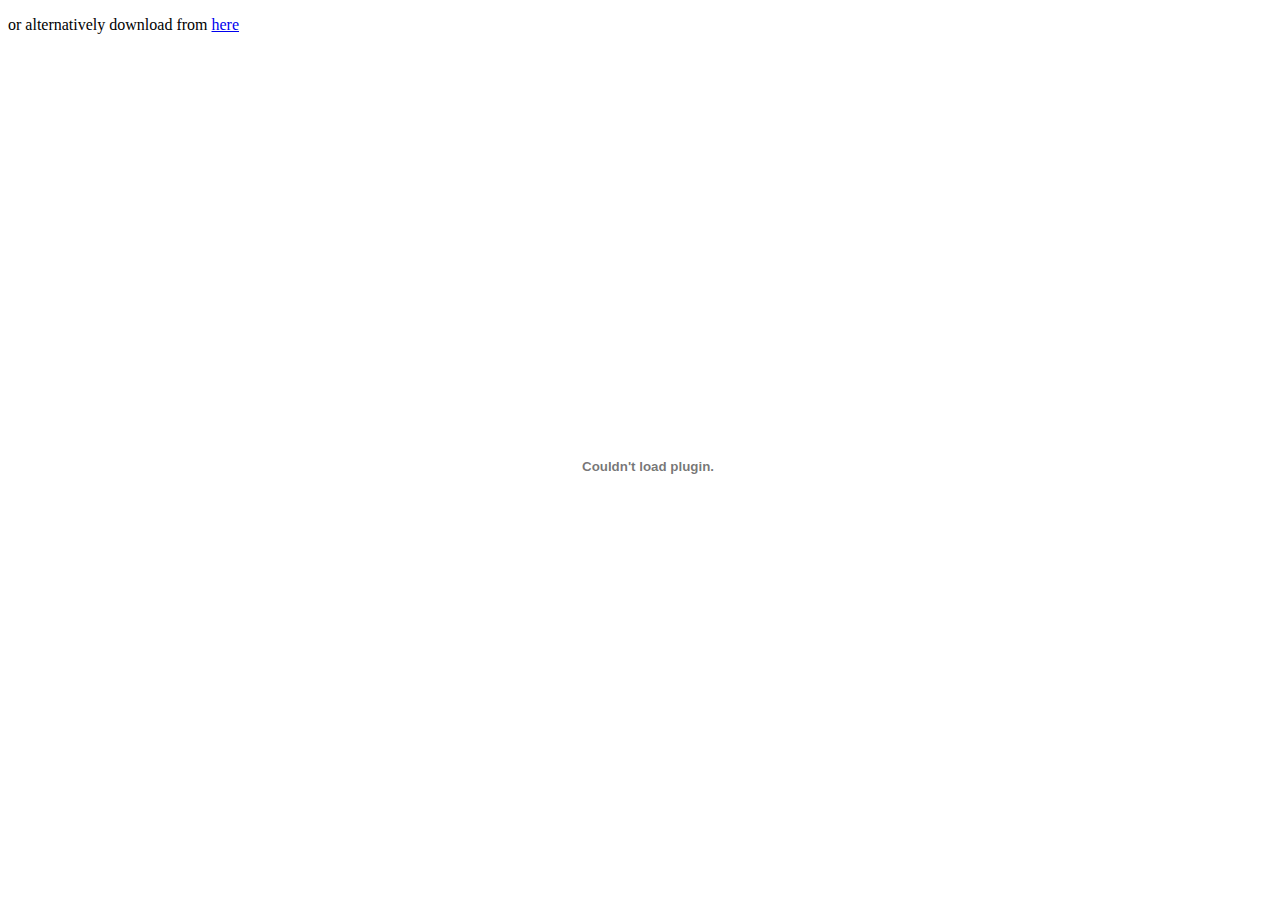
==== index.html @ 40190ccc "cv uploaded" ====
<!DOCTYPE html>
<html>
<head>
	<style>
		
	</style>
</head>
<body>
	<embed src="cv.pdf" width="100%" height="100%" style="position:absolute;" type='application/pdf'>
	<P>or alternatively download from <a href="cv.pdf">here</a></p>
</body>
</html>
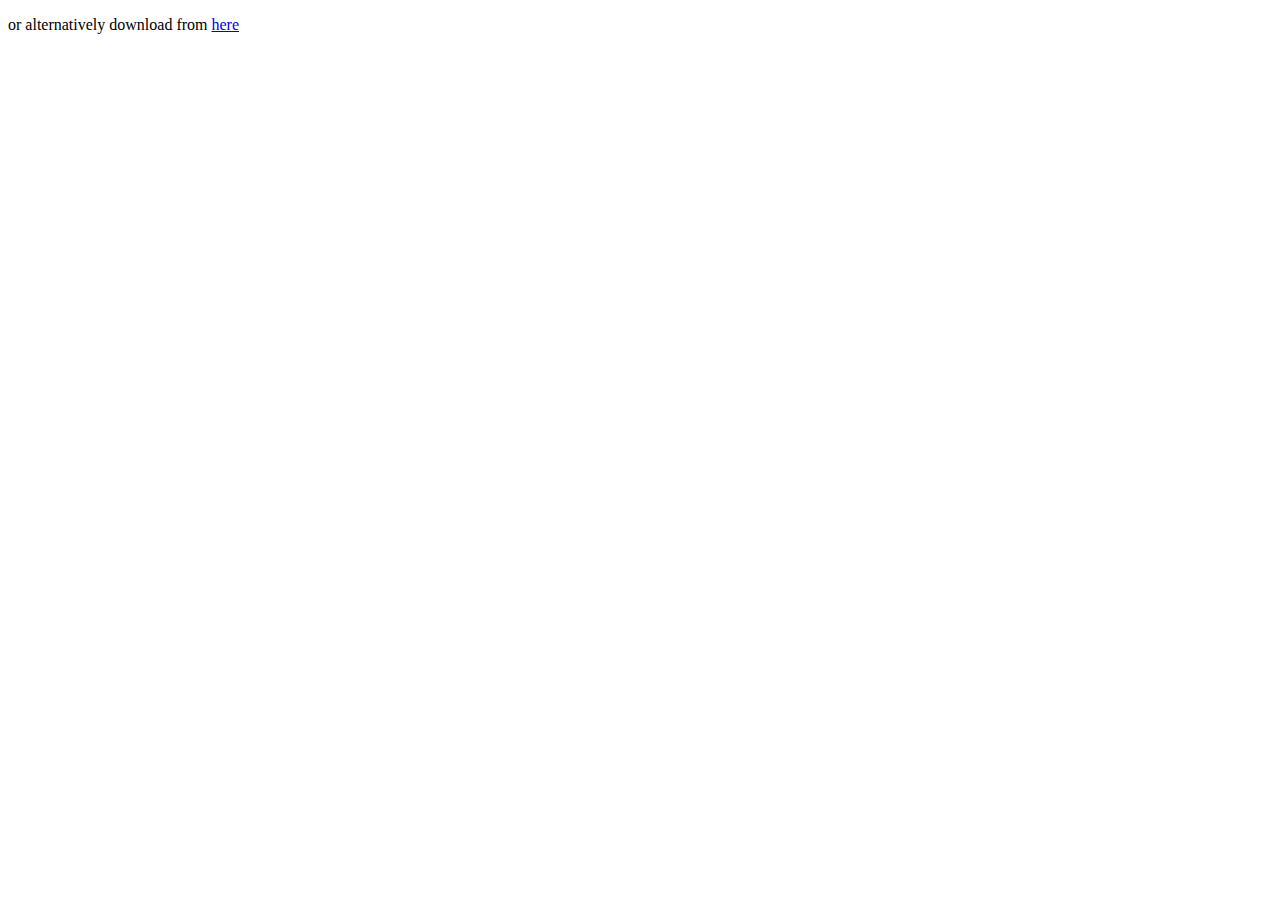
==== commit 24d2c9ff: "meta keywords added" ====
--- a/index.html
+++ b/index.html
@@ -1,12 +1,26 @@
-<!DOCTYPE html>
+<!Doctype html>
 <html>
 <head>
-	<style>
-		
-	</style>
+<meta name="author" content="MrPycharm">
+<meta name="description" content="MrPycharm's Blog">
+<meta name="keywords" content="mrpycharm,ahmed,dhanani,cv,blog">
+
+<title>Ahmed Pyar Ali's CV</title>
+<script src="PDFObject/pdfobject.js"></script>
 </head>
 <body>
-	<embed src="cv.pdf" width="100%" height="100%" style="position:absolute;" type='application/pdf'>
-	<P>or alternatively download from <a href="cv.pdf">here</a></p>
+	<!-- <embed  style="position:absolute;" src="Europecv.pdf" width="100%" height="100%" type='application/pdf'> -->
+	<p>or alternatively download from <a href="Europecv.pdf">here</a></p>
+	<script>PDFObject.embed("ahmed-dhanani.pdf");</script>
 </body>
+<script>
+  (function(i,s,o,g,r,a,m){i['GoogleAnalyticsObject']=r;i[r]=i[r]||function(){
+  (i[r].q=i[r].q||[]).push(arguments)},i[r].l=1*new Date();a=s.createElement(o),
+  m=s.getElementsByTagName(o)[0];a.async=1;a.src=g;m.parentNode.insertBefore(a,m)
+  })(window,document,'script','https://www.google-analytics.com/analytics.js','ga');
+
+  ga('create', 'UA-89153701-1', 'auto');
+  ga('send', 'pageview');
+
+</script>
 </html>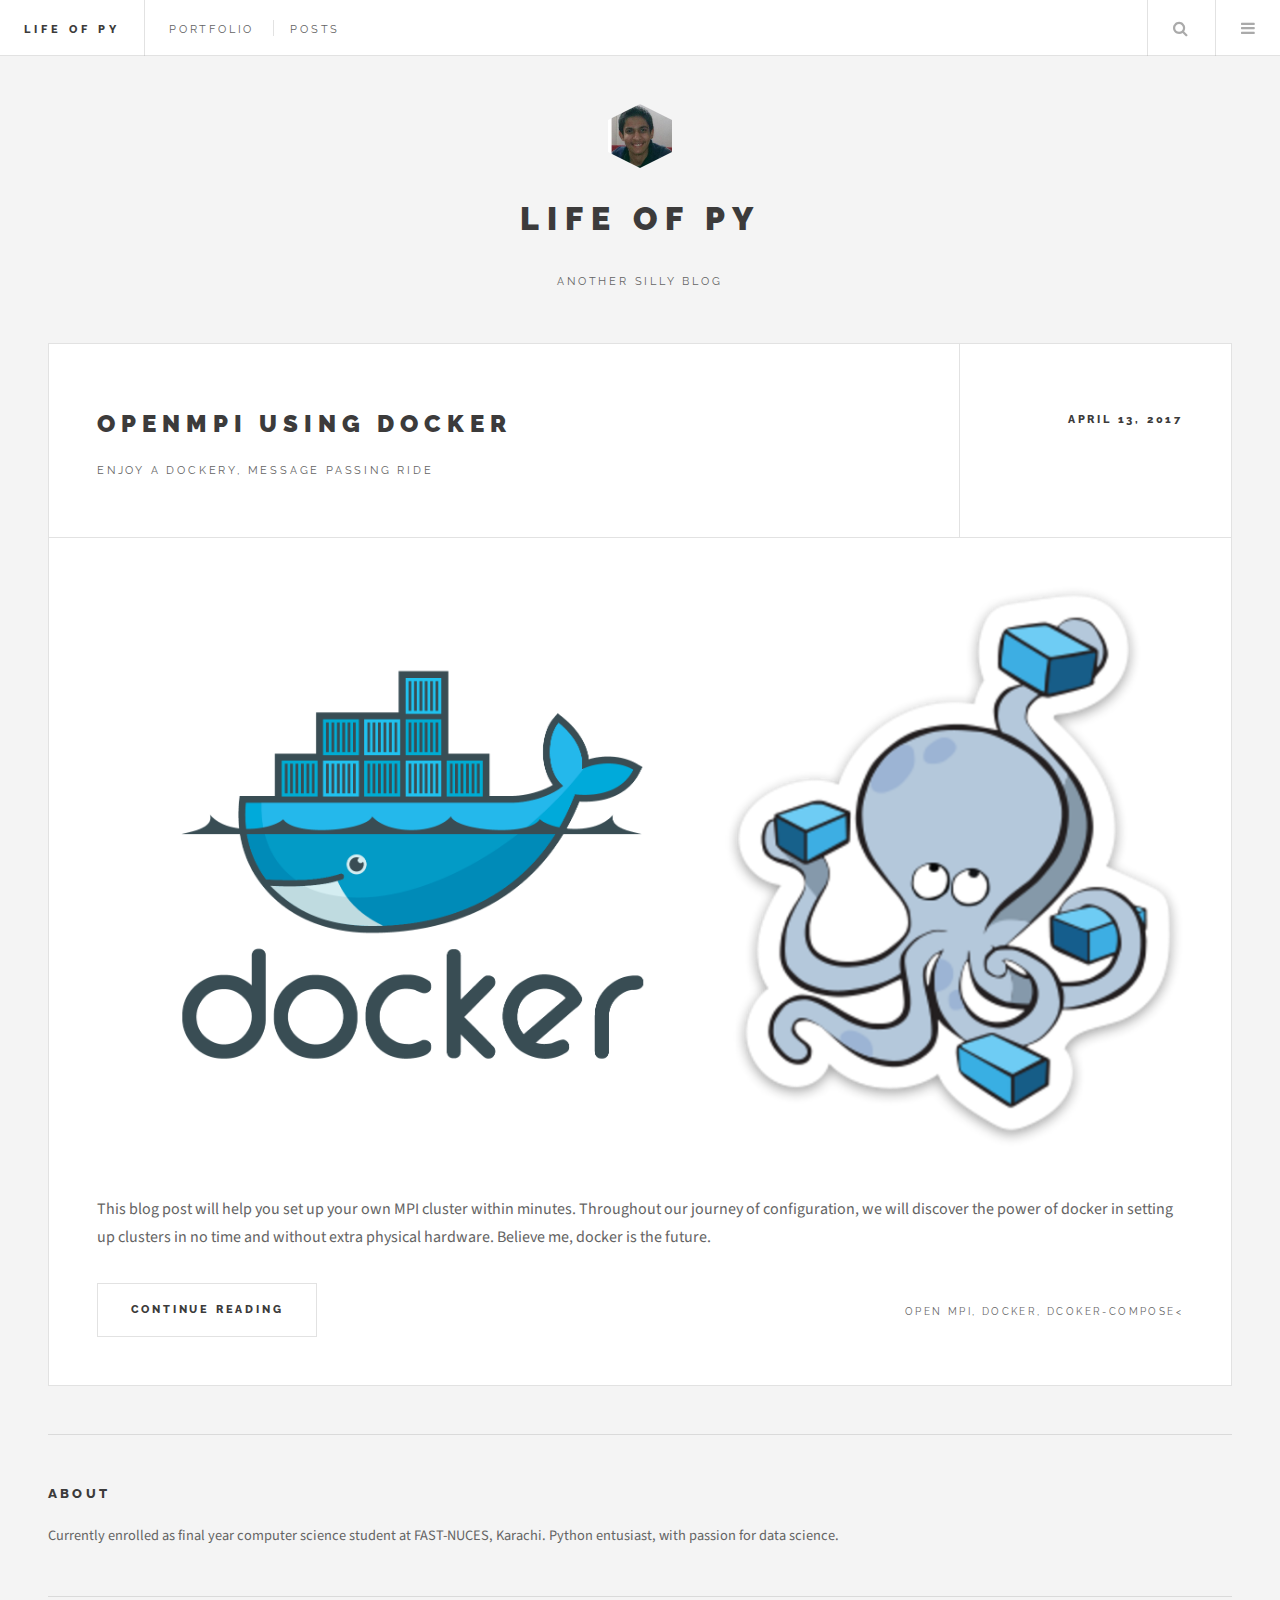
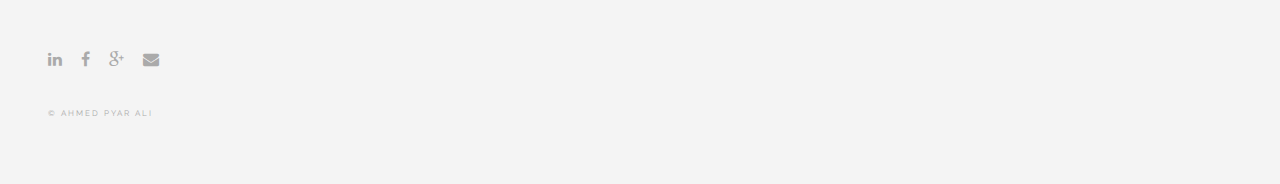
==== commit 4a045796: "spell check" ====
--- a/index.html
+++ b/index.html
@@ -1,26 +1,479 @@
-<!Doctype html>
+<!DOCTYPE HTML>
 <html>
-<head>
-<meta name="author" content="MrPycharm">
-<meta name="description" content="MrPycharm's Blog">
-<meta name="keywords" content="mrpycharm,ahmed,dhanani,cv,blog">
-
-<title>Ahmed Pyar Ali's CV</title>
-<script src="PDFObject/pdfobject.js"></script>
-</head>
-<body>
-	<!-- <embed  style="position:absolute;" src="Europecv.pdf" width="100%" height="100%" type='application/pdf'> -->
-	<p>or alternatively download from <a href="Europecv.pdf">here</a></p>
-	<script>PDFObject.embed("ahmed-dhanani.pdf");</script>
-</body>
-<script>
-  (function(i,s,o,g,r,a,m){i['GoogleAnalyticsObject']=r;i[r]=i[r]||function(){
-  (i[r].q=i[r].q||[]).push(arguments)},i[r].l=1*new Date();a=s.createElement(o),
-  m=s.getElementsByTagName(o)[0];a.async=1;a.src=g;m.parentNode.insertBefore(a,m)
-  })(window,document,'script','https://www.google-analytics.com/analytics.js','ga');
-
-  ga('create', 'UA-89153701-1', 'auto');
-  ga('send', 'pageview');
-
-</script>
+	<head>
+		<title>LIFE OF PY | BLOG BY MR PYCHARM</title>
+		<meta charset="utf-8" />
+		<meta name="viewport" content="width=device-width, initial-scale=1" />
+		<!--[if lte IE 8]><script src="assets/js/ie/html5shiv.js"></script><![endif]-->
+		<link rel="stylesheet" href="assets/css/main.css" />
+		<!--[if lte IE 9]><link rel="stylesheet" href="assets/css/ie9.css" /><![endif]-->
+		<!--[if lte IE 8]><link rel="stylesheet" href="assets/css/ie8.css" /><![endif]-->
+	</head>
+	<body>
+
+		<!-- Wrapper -->
+			<div id="wrapper">
+
+				<!-- Header -->
+					<header id="header">
+						<h1><a href="index.html">Life of Py</a></h1>
+						<nav class="links">
+							<ul>
+								<li><a href="portfolio.html">Portfolio</a></li>
+								<li><a href="#">Posts</a></li>
+							</ul>
+						</nav>
+						<nav class="main">
+							<ul>
+								<li class="search">
+									<a class="fa-search" href="#search">Search</a>
+									<form id="search" method="get" action="#">
+										<input type="text" name="query" placeholder="Search" />
+									</form>
+								</li>
+								<li class="menu">
+									<a class="fa-bars" href="#menu">Menu</a>
+								</li>
+							</ul>
+						</nav>
+					</header>
+
+				<!-- Menu -->
+					<section id="menu">
+
+						<!-- Search -->
+							<section>
+								<form class="search" method="get" action="#">
+									<input type="text" name="query" placeholder="Search" />
+								</form>
+							</section>
+
+						<!-- Links -->
+							<section>
+								<ul class="links">
+									<li>
+										<a href="#">
+											<h3>Lorem ipsum</h3>
+											<p>Feugiat tempus veroeros dolor</p>
+										</a>
+									</li>
+									<li>
+										<a href="#">
+											<h3>Dolor sit amet</h3>
+											<p>Sed vitae justo condimentum</p>
+										</a>
+									</li>
+									<li>
+										<a href="#">
+											<h3>Feugiat veroeros</h3>
+											<p>Phasellus sed ultricies mi congue</p>
+										</a>
+									</li>
+									<li>
+										<a href="#">
+											<h3>Etiam sed consequat</h3>
+											<p>Porta lectus amet ultricies</p>
+										</a>
+									</li>
+								</ul>
+							</section>
+
+						<!-- Actions -->
+							<section>
+								<ul class="actions vertical">
+									<li><a href="#" class="button big fit">Log In</a></li>
+								</ul>
+							</section>
+
+					</section>
+
+				<!-- Main -->
+					<div id="main">
+
+						<!-- Post -->
+							<article class="post">
+								<header>
+									<div class="title">
+										<h2><a href="openmpi-docker.html">OpenMPI using Docker</a></h2>
+										<p>Enjoy a dockery, message passing ride</p>
+									</div>
+									<div class="meta">
+										<time class="published" datetime="2015-11-01">April 13, 2017</time>
+									</div>
+								</header>
+								<a href="openmpi-docker.html" class="image featured"><img src="images/openmpi-docker.png" alt="" /></a>
+								<p>This blog post will help you set up your own MPI cluster within minutes. Throughout our journey of configuration, we will discover the power of docker in setting up clusters in no time and without extra physical hardware. Believe me, docker is the future.</p>
+								<footer>
+									<ul class="actions">
+										<li><a href="openmpi-docker.html" class="button big">Continue Reading</a></li>
+									</ul>
+									<ul class="stats">
+										<li>open mpi, docker, dcoker-compose<</li>
+									</ul>
+								</footer>
+							</article>
+
+						
+						<!-- Post -->
+						<!--
+							<article class="post">
+								<header>
+									<div class="title">
+										<h2><a href="#">Elements</a></h2>
+										<p>Lorem ipsum dolor amet nullam consequat etiam feugiat</p>
+									</div>
+									<div class="meta">
+										<time class="published" datetime="2015-10-18">October 18, 2015</time>
+										<a href="#" class="author"><span class="name">Jane Doe</span><img src="images/avatar.jpg" alt="" /></a>
+									</div>
+								</header>
+
+								<section>
+									<h3>Text</h3>
+									<p>This is <b>bold</b> and this is <strong>strong</strong>. This is <i>italic</i> and this is <em>emphasized</em>.
+									This is <sup>superscript</sup> text and this is <sub>subscript</sub> text.
+									This is <u>underlined</u> and this is code: <code>for (;;) { ... }</code>. Finally, <a href="#">this is a link</a>.</p>
+									<hr />
+									<p>Nunc lacinia ante nunc ac lobortis. Interdum adipiscing gravida odio porttitor sem non mi integer non faucibus ornare mi ut ante amet placerat aliquet. Volutpat eu sed ante lacinia sapien lorem accumsan varius montes viverra nibh in adipiscing blandit tempus accumsan.</p>
+									<hr />
+									<h2>Heading Level 2</h2>
+									<h3>Heading Level 3</h3>
+									<h4>Heading Level 4</h4>
+									<hr />
+									<h4>Blockquote</h4>
+									<blockquote>Fringilla nisl. Donec accumsan interdum nisi, quis tincidunt felis sagittis eget tempus euismod. Vestibulum ante ipsum primis in faucibus vestibulum. Blandit adipiscing eu felis iaculis volutpat ac adipiscing accumsan faucibus. Vestibulum ante ipsum primis in faucibus lorem ipsum dolor sit amet nullam adipiscing eu felis.</blockquote>
+									<h4>Preformatted</h4>
+									<pre><code>i = 0;
+
+while (!deck.isInOrder()) {
+  print 'Iteration ' + i;
+  deck.shuffle();
+  i++;
+}
+
+print 'It took ' + i + ' iterations to sort the deck.';</code></pre>
+								</section>
+
+								<section>
+									<h3>Lists</h3>
+									<div class="row">
+										<div class="6u 12u$(medium)">
+											<h4>Unordered</h4>
+											<ul>
+												<li>Dolor pulvinar etiam.</li>
+												<li>Sagittis adipiscing.</li>
+												<li>Felis enim feugiat.</li>
+											</ul>
+											<h4>Alternate</h4>
+											<ul class="alt">
+												<li>Dolor pulvinar etiam.</li>
+												<li>Sagittis adipiscing.</li>
+												<li>Felis enim feugiat.</li>
+											</ul>
+										</div>
+										<div class="6u$ 12u$(medium)">
+											<h4>Ordered</h4>
+											<ol>
+												<li>Dolor pulvinar etiam.</li>
+												<li>Etiam vel felis viverra.</li>
+												<li>Felis enim feugiat.</li>
+												<li>Dolor pulvinar etiam.</li>
+												<li>Etiam vel felis lorem.</li>
+												<li>Felis enim et feugiat.</li>
+											</ol>
+											<h4>Icons</h4>
+											<ul class="icons">
+												<li><a href="#" class="icon fa-twitter"><span class="label">Twitter</span></a></li>
+												<li><a href="#" class="icon fa-facebook"><span class="label">Facebook</span></a></li>
+												<li><a href="#" class="icon fa-instagram"><span class="label">Instagram</span></a></li>
+												<li><a href="#" class="icon fa-github"><span class="label">Github</span></a></li>
+											</ul>
+										</div>
+									</div>
+									<h3>Actions</h3>
+									<div class="row">
+										<div class="6u 12u$(medium)">
+											<ul class="actions">
+												<li><a href="#" class="button">Default</a></li>
+												<li><a href="#" class="button">Default</a></li>
+												<li><a href="#" class="button">Default</a></li>
+											</ul>
+											<ul class="actions small">
+												<li><a href="#" class="button small">Small</a></li>
+												<li><a href="#" class="button small">Small</a></li>
+												<li><a href="#" class="button small">Small</a></li>
+											</ul>
+											<ul class="actions vertical">
+												<li><a href="#" class="button">Default</a></li>
+												<li><a href="#" class="button">Default</a></li>
+												<li><a href="#" class="button">Default</a></li>
+											</ul>
+											<ul class="actions vertical small">
+												<li><a href="#" class="button small">Small</a></li>
+												<li><a href="#" class="button small">Small</a></li>
+												<li><a href="#" class="button small">Small</a></li>
+											</ul>
+										</div>
+										<div class="6u 12u$(medium)">
+											<ul class="actions vertical">
+												<li><a href="#" class="button fit">Default</a></li>
+												<li><a href="#" class="button fit">Default</a></li>
+											</ul>
+											<ul class="actions vertical small">
+												<li><a href="#" class="button small fit">Small</a></li>
+												<li><a href="#" class="button small fit">Small</a></li>
+											</ul>
+										</div>
+									</div>
+								</section>
+
+								<section>
+									<h3>Table</h3>
+									<h4>Default</h4>
+									<div class="table-wrapper">
+										<table>
+											<thead>
+												<tr>
+													<th>Name</th>
+													<th>Description</th>
+													<th>Price</th>
+												</tr>
+											</thead>
+											<tbody>
+												<tr>
+													<td>Item One</td>
+													<td>Ante turpis integer aliquet porttitor.</td>
+													<td>29.99</td>
+												</tr>
+												<tr>
+													<td>Item Two</td>
+													<td>Vis ac commodo adipiscing arcu aliquet.</td>
+													<td>19.99</td>
+												</tr>
+												<tr>
+													<td>Item Three</td>
+													<td> Morbi faucibus arcu accumsan lorem.</td>
+													<td>29.99</td>
+												</tr>
+												<tr>
+													<td>Item Four</td>
+													<td>Vitae integer tempus condimentum.</td>
+													<td>19.99</td>
+												</tr>
+												<tr>
+													<td>Item Five</td>
+													<td>Ante turpis integer aliquet porttitor.</td>
+													<td>29.99</td>
+												</tr>
+											</tbody>
+											<tfoot>
+												<tr>
+													<td colspan="2"></td>
+													<td>100.00</td>
+												</tr>
+											</tfoot>
+										</table>
+									</div>
+
+									<h4>Alternate</h4>
+									<div class="table-wrapper">
+										<table class="alt">
+											<thead>
+												<tr>
+													<th>Name</th>
+													<th>Description</th>
+													<th>Price</th>
+												</tr>
+											</thead>
+											<tbody>
+												<tr>
+													<td>Item One</td>
+													<td>Ante turpis integer aliquet porttitor.</td>
+													<td>29.99</td>
+												</tr>
+												<tr>
+													<td>Item Two</td>
+													<td>Vis ac commodo adipiscing arcu aliquet.</td>
+													<td>19.99</td>
+												</tr>
+												<tr>
+													<td>Item Three</td>
+													<td> Morbi faucibus arcu accumsan lorem.</td>
+													<td>29.99</td>
+												</tr>
+												<tr>
+													<td>Item Four</td>
+													<td>Vitae integer tempus condimentum.</td>
+													<td>19.99</td>
+												</tr>
+												<tr>
+													<td>Item Five</td>
+													<td>Ante turpis integer aliquet porttitor.</td>
+													<td>29.99</td>
+												</tr>
+											</tbody>
+											<tfoot>
+												<tr>
+													<td colspan="2"></td>
+													<td>100.00</td>
+												</tr>
+											</tfoot>
+										</table>
+									</div>
+								</section>
+
+								<section>
+									<h3>Buttons</h3>
+									<ul class="actions">
+										<li><a href="#" class="button big">Big</a></li>
+										<li><a href="#" class="button">Default</a></li>
+										<li><a href="#" class="button small">Small</a></li>
+									</ul>
+									<ul class="actions fit">
+										<li><a href="#" class="button fit">Fit</a></li>
+										<li><a href="#" class="button fit">Fit</a></li>
+										<li><a href="#" class="button fit">Fit</a></li>
+									</ul>
+									<ul class="actions fit small">
+										<li><a href="#" class="button fit small">Fit + Small</a></li>
+										<li><a href="#" class="button fit small">Fit + Small</a></li>
+										<li><a href="#" class="button fit small">Fit + Small</a></li>
+									</ul>
+									<ul class="actions">
+										<li><a href="#" class="button icon fa-download">Icon</a></li>
+										<li><a href="#" class="button icon fa-upload">Icon</a></li>
+										<li><a href="#" class="button icon fa-save">Icon</a></li>
+									</ul>
+									<ul class="actions">
+										<li><span class="button disabled">Disabled</span></li>
+										<li><span class="button disabled icon fa-download">Disabled</span></li>
+									</ul>
+								</section>
+
+								<section>
+									<h3>Form</h3>
+									<form method="post" action="#">
+										<div class="row uniform">
+											<div class="6u 12u$(xsmall)">
+												<input type="text" name="demo-name" id="demo-name" value="" placeholder="Name" />
+											</div>
+											<div class="6u$ 12u$(xsmall)">
+												<input type="email" name="demo-email" id="demo-email" value="" placeholder="Email" />
+											</div>
+											<div class="12u$">
+												<div class="select-wrapper">
+													<select name="demo-category" id="demo-category">
+														<option value="">- Category -</option>
+														<option value="1">Manufacturing</option>
+														<option value="1">Shipping</option>
+														<option value="1">Administration</option>
+														<option value="1">Human Resources</option>
+													</select>
+												</div>
+											</div>
+											<div class="4u 12u$(small)">
+												<input type="radio" id="demo-priority-low" name="demo-priority" checked>
+												<label for="demo-priority-low">Low</label>
+											</div>
+											<div class="4u 12u$(small)">
+												<input type="radio" id="demo-priority-normal" name="demo-priority">
+												<label for="demo-priority-normal">Normal</label>
+											</div>
+											<div class="4u$ 12u$(small)">
+												<input type="radio" id="demo-priority-high" name="demo-priority">
+												<label for="demo-priority-high">High</label>
+											</div>
+											<div class="6u 12u$(small)">
+												<input type="checkbox" id="demo-copy" name="demo-copy">
+												<label for="demo-copy">Email me a copy</label>
+											</div>
+											<div class="6u$ 12u$(small)">
+												<input type="checkbox" id="demo-human" name="demo-human" checked>
+												<label for="demo-human">Not a robot</label>
+											</div>
+											<div class="12u$">
+												<textarea name="demo-message" id="demo-message" placeholder="Enter your message" rows="6"></textarea>
+											</div>
+											<div class="12u$">
+												<ul class="actions">
+													<li><input type="submit" value="Send Message" /></li>
+													<li><input type="reset" value="Reset" /></li>
+												</ul>
+											</div>
+										</div>
+									</form>
+								</section>
+
+								<section>
+									<h3>Image</h3>
+									<h4>Fit</h4>
+									<div class="box alt">
+										<div class="row uniform">
+											<div class="12u$"><span class="image fit"><img src="images/pic02.jpg" alt="" /></span></div>
+											<div class="4u"><span class="image fit"><img src="images/pic04.jpg" alt="" /></span></div>
+											<div class="4u"><span class="image fit"><img src="images/pic05.jpg" alt="" /></span></div>
+											<div class="4u$"><span class="image fit"><img src="images/pic06.jpg" alt="" /></span></div>
+											<div class="4u"><span class="image fit"><img src="images/pic06.jpg" alt="" /></span></div>
+											<div class="4u"><span class="image fit"><img src="images/pic04.jpg" alt="" /></span></div>
+											<div class="4u$"><span class="image fit"><img src="images/pic05.jpg" alt="" /></span></div>
+											<div class="4u"><span class="image fit"><img src="images/pic05.jpg" alt="" /></span></div>
+											<div class="4u"><span class="image fit"><img src="images/pic06.jpg" alt="" /></span></div>
+											<div class="4u$"><span class="image fit"><img src="images/pic04.jpg" alt="" /></span></div>
+										</div>
+									</div>
+									<h4>Left &amp; Right</h4>
+									<p><span class="image left"><img src="images/pic07.jpg" alt="" /></span>Fringilla nisl. Donec accumsan interdum nisi, quis tincidunt felis sagittis eget. tempus euismod. Vestibulum ante ipsum primis in faucibus vestibulum. Blandit adipiscing eu felis iaculis volutpat ac adipiscing accumsan eu faucibus. Integer ac pellentesque praesent tincidunt felis sagittis eget. tempus euismod. Vestibulum ante ipsum primis in faucibus vestibulum. Blandit adipiscing eu felis iaculis volutpat ac adipiscing accumsan eu faucibus. Integer ac pellentesque praesent. Donec accumsan interdum nisi, quis tincidunt felis sagittis eget. tempus euismod. Vestibulum ante ipsum primis in faucibus vestibulum. Blandit adipiscing eu felis iaculis volutpat ac adipiscing accumsan eu faucibus. Integer ac pellentesque praesent tincidunt felis sagittis eget. tempus euismod. Vestibulum ante ipsum primis in faucibus vestibulum. Blandit adipiscing eu felis iaculis volutpat ac adipiscing accumsan eu faucibus. Integer ac pellentesque praesent. Blandit adipiscing eu felis iaculis volutpat ac adipiscing accumsan eu faucibus. Integer ac pellentesque praesent tincidunt felis sagittis eget. tempus euismod. Vestibulum ante ipsum primis in faucibus vestibulum. Blandit adipiscing eu felis iaculis volutpat ac adipiscing accumsan eu faucibus. Integer ac pellentesque praesent.</p>
+									<p><span class="image right"><img src="images/pic04.jpg" alt="" /></span>Fringilla nisl. Donec accumsan interdum nisi, quis tincidunt felis sagittis eget. tempus euismod. Vestibulum ante ipsum primis in faucibus vestibulum. Blandit adipiscing eu felis iaculis volutpat ac adipiscing accumsan eu faucibus. Integer ac pellentesque praesent tincidunt felis sagittis eget. tempus euismod. Vestibulum ante ipsum primis in faucibus vestibulum. Blandit adipiscing eu felis iaculis volutpat ac adipiscing accumsan eu faucibus. Integer ac pellentesque praesent. Donec accumsan interdum nisi, quis tincidunt felis sagittis eget. tempus euismod. Vestibulum ante ipsum primis in faucibus vestibulum. Blandit adipiscing eu felis iaculis volutpat ac adipiscing accumsan eu faucibus. Integer ac pellentesque praesent tincidunt felis sagittis eget. tempus euismod. Vestibulum ante ipsum primis in faucibus vestibulum. Blandit adipiscing eu felis iaculis volutpat ac adipiscing accumsan eu faucibus. Integer ac pellentesque praesent. Blandit adipiscing eu felis iaculis volutpat ac adipiscing accumsan eu faucibus. Integer ac pellentesque praesent tincidunt felis sagittis eget. tempus euismod. Vestibulum ante ipsum primis in faucibus vestibulum. Blandit adipiscing eu felis iaculis volutpat ac adipiscing accumsan eu faucibus. Integer ac pellentesque praesent.</p>
+								</section>
+
+							</article>
+						-->
+
+						<!-- Pagination -->
+							
+
+					</div>
+
+				<!-- Sidebar -->
+					<section id="sidebar">
+
+						<!-- Intro -->
+							<section id="intro">
+								<a href="index.html" class="logo"><img src="images/avatar.png" alt="" /></a>
+								<header>
+									<h2>Life of Py</h2>
+									<p>Another silly blog</a></p>
+								</header>
+							</section>
+							
+						<!-- About -->
+							<section class="blurb">
+								<h2>About</h2>
+								<p>Currently enrolled as final year computer science student at FAST-NUCES, Karachi. Python entusiast, with passion for data science.</p>
+								
+							</section>
+
+						<!-- Footer -->
+							<section id="footer">
+								<ul class="icons">
+									<li><a href="https://www.linkedin.com/in/ahmed-dhanani-a1164ab2/" class="fa-linkedin"><span class="label">LinkedIn</span></a></li>
+									<li><a href="https://www.facebook.com/ahmed.dhanani3" class="fa-facebook"><span class="label">Facebook</span></a></li>
+									<li><a href="#" class="fa-google-plus"><span class="label">Instagram</span></a></li>
+									<li><a href="mailto:ahmed.dhanani@tutanota.com" class="fa-envelope"><span class="label">Email</span></a></li>
+								</ul>
+								<p class="copyright">&copy; Ahmed Pyar Ali</p>
+							</section>
+
+					</section>
+
+			</div>
+
+		<!-- Scripts -->
+			<script src="assets/js/jquery.min.js"></script>
+			<script src="assets/js/skel.min.js"></script>
+			<script src="assets/js/util.js"></script>
+			<!--[if lte IE 8]><script src="assets/js/ie/respond.min.js"></script><![endif]-->
+			<script src="assets/js/main.js"></script>
+
+	</body>
 </html>--- a/assets/css/main.css
+++ b/assets/css/main.css
@@ -0,0 +1,3432 @@
+@import url(font-awesome.min.css);
+@import url("http://fonts.googleapis.com/css?family=Source+Sans+Pro:400,700|Raleway:400,800,900");
+
+
+/* Reset */
+
+	html, body, div, span, applet, object, iframe, h1, h2, h3, h4, h5, h6, p, blockquote, pre, a, abbr, acronym, address, big, cite, code, del, dfn, em, img, ins, kbd, q, s, samp, small, strike, strong, sub, sup, tt, var, b, u, i, center, dl, dt, dd, ol, ul, li, fieldset, form, label, legend, table, caption, tbody, tfoot, thead, tr, th, td, article, aside, canvas, details, embed, figure, figcaption, footer, header, hgroup, menu, nav, output, ruby, section, summary, time, mark, audio, video {
+		margin: 0;
+		padding: 0;
+		border: 0;
+		font-size: 100%;
+		font: inherit;
+		vertical-align: baseline;
+	}
+
+	article, aside, details, figcaption, figure, footer, header, hgroup, menu, nav, section {
+		display: block;
+	}
+
+	body {
+		line-height: 1;
+	}
+
+	ol, ul {
+		list-style: none;
+	}
+
+	blockquote, q {
+		quotes: none;
+	}
+
+	blockquote:before, blockquote:after, q:before, q:after {
+		content: '';
+		content: none;
+	}
+
+	table {
+		border-collapse: collapse;
+		border-spacing: 0;
+	}
+
+	body {
+		-webkit-text-size-adjust: none;
+	}
+
+/* Box Model */
+
+	*, *:before, *:after {
+		-moz-box-sizing: border-box;
+		-webkit-box-sizing: border-box;
+		box-sizing: border-box;
+	}
+
+/* Grid */
+
+	.row {
+		border-bottom: solid 1px transparent;
+		-moz-box-sizing: border-box;
+		-webkit-box-sizing: border-box;
+		box-sizing: border-box;
+	}
+
+	.row > * {
+		float: left;
+		-moz-box-sizing: border-box;
+		-webkit-box-sizing: border-box;
+		box-sizing: border-box;
+	}
+
+	.row:after, .row:before {
+		content: '';
+		display: block;
+		clear: both;
+		height: 0;
+	}
+
+	.row.uniform > * > :first-child {
+		margin-top: 0;
+	}
+
+	.row.uniform > * > :last-child {
+		margin-bottom: 0;
+	}
+
+	.row.\30 \25 > * {
+		padding: 0 0 0 0em;
+	}
+
+	.row.\30 \25 {
+		margin: 0 0 -1px 0em;
+	}
+
+	.row.uniform.\30 \25 > * {
+		padding: 0em 0 0 0em;
+	}
+
+	.row.uniform.\30 \25 {
+		margin: 0em 0 -1px 0em;
+	}
+
+	.row > * {
+		padding: 0 0 0 1em;
+	}
+
+	.row {
+		margin: 0 0 -1px -1em;
+	}
+
+	.row.uniform > * {
+		padding: 1em 0 0 1em;
+	}
+
+	.row.uniform {
+		margin: -1em 0 -1px -1em;
+	}
+
+	.row.\32 00\25 > * {
+		padding: 0 0 0 2em;
+	}
+
+	.row.\32 00\25 {
+		margin: 0 0 -1px -2em;
+	}
+
+	.row.uniform.\32 00\25 > * {
+		padding: 2em 0 0 2em;
+	}
+
+	.row.uniform.\32 00\25 {
+		margin: -2em 0 -1px -2em;
+	}
+
+	.row.\31 50\25 > * {
+		padding: 0 0 0 1.5em;
+	}
+
+	.row.\31 50\25 {
+		margin: 0 0 -1px -1.5em;
+	}
+
+	.row.uniform.\31 50\25 > * {
+		padding: 1.5em 0 0 1.5em;
+	}
+
+	.row.uniform.\31 50\25 {
+		margin: -1.5em 0 -1px -1.5em;
+	}
+
+	.row.\35 0\25 > * {
+		padding: 0 0 0 0.5em;
+	}
+
+	.row.\35 0\25 {
+		margin: 0 0 -1px -0.5em;
+	}
+
+	.row.uniform.\35 0\25 > * {
+		padding: 0.5em 0 0 0.5em;
+	}
+
+	.row.uniform.\35 0\25 {
+		margin: -0.5em 0 -1px -0.5em;
+	}
+
+	.row.\32 5\25 > * {
+		padding: 0 0 0 0.25em;
+	}
+
+	.row.\32 5\25 {
+		margin: 0 0 -1px -0.25em;
+	}
+
+	.row.uniform.\32 5\25 > * {
+		padding: 0.25em 0 0 0.25em;
+	}
+
+	.row.uniform.\32 5\25 {
+		margin: -0.25em 0 -1px -0.25em;
+	}
+
+	.\31 2u, .\31 2u\24 {
+		width: 100%;
+		clear: none;
+		margin-left: 0;
+	}
+
+	.\31 1u, .\31 1u\24 {
+		width: 91.6666666667%;
+		clear: none;
+		margin-left: 0;
+	}
+
+	.\31 0u, .\31 0u\24 {
+		width: 83.3333333333%;
+		clear: none;
+		margin-left: 0;
+	}
+
+	.\39 u, .\39 u\24 {
+		width: 75%;
+		clear: none;
+		margin-left: 0;
+	}
+
+	.\38 u, .\38 u\24 {
+		width: 66.6666666667%;
+		clear: none;
+		margin-left: 0;
+	}
+
+	.\37 u, .\37 u\24 {
+		width: 58.3333333333%;
+		clear: none;
+		margin-left: 0;
+	}
+
+	.\36 u, .\36 u\24 {
+		width: 50%;
+		clear: none;
+		margin-left: 0;
+	}
+
+	.\35 u, .\35 u\24 {
+		width: 41.6666666667%;
+		clear: none;
+		margin-left: 0;
+	}
+
+	.\34 u, .\34 u\24 {
+		width: 33.3333333333%;
+		clear: none;
+		margin-left: 0;
+	}
+
+	.\33 u, .\33 u\24 {
+		width: 25%;
+		clear: none;
+		margin-left: 0;
+	}
+
+	.\32 u, .\32 u\24 {
+		width: 16.6666666667%;
+		clear: none;
+		margin-left: 0;
+	}
+
+	.\31 u, .\31 u\24 {
+		width: 8.3333333333%;
+		clear: none;
+		margin-left: 0;
+	}
+
+	.\31 2u\24 + *,
+	.\31 1u\24 + *,
+	.\31 0u\24 + *,
+	.\39 u\24 + *,
+	.\38 u\24 + *,
+	.\37 u\24 + *,
+	.\36 u\24 + *,
+	.\35 u\24 + *,
+	.\34 u\24 + *,
+	.\33 u\24 + *,
+	.\32 u\24 + *,
+	.\31 u\24 + * {
+		clear: left;
+	}
+
+	.\-11u {
+		margin-left: 91.66667%;
+	}
+
+	.\-10u {
+		margin-left: 83.33333%;
+	}
+
+	.\-9u {
+		margin-left: 75%;
+	}
+
+	.\-8u {
+		margin-left: 66.66667%;
+	}
+
+	.\-7u {
+		margin-left: 58.33333%;
+	}
+
+	.\-6u {
+		margin-left: 50%;
+	}
+
+	.\-5u {
+		margin-left: 41.66667%;
+	}
+
+	.\-4u {
+		margin-left: 33.33333%;
+	}
+
+	.\-3u {
+		margin-left: 25%;
+	}
+
+	.\-2u {
+		margin-left: 16.66667%;
+	}
+
+	.\-1u {
+		margin-left: 8.33333%;
+	}
+
+	@media screen and (max-width: 1680px) {
+
+		.row > * {
+			padding: 0 0 0 1em;
+		}
+
+		.row {
+			margin: 0 0 -1px -1em;
+		}
+
+		.row.uniform > * {
+			padding: 1em 0 0 1em;
+		}
+
+		.row.uniform {
+			margin: -1em 0 -1px -1em;
+		}
+
+		.row.\32 00\25 > * {
+			padding: 0 0 0 2em;
+		}
+
+		.row.\32 00\25 {
+			margin: 0 0 -1px -2em;
+		}
+
+		.row.uniform.\32 00\25 > * {
+			padding: 2em 0 0 2em;
+		}
+
+		.row.uniform.\32 00\25 {
+			margin: -2em 0 -1px -2em;
+		}
+
+		.row.\31 50\25 > * {
+			padding: 0 0 0 1.5em;
+		}
+
+		.row.\31 50\25 {
+			margin: 0 0 -1px -1.5em;
+		}
+
+		.row.uniform.\31 50\25 > * {
+			padding: 1.5em 0 0 1.5em;
+		}
+
+		.row.uniform.\31 50\25 {
+			margin: -1.5em 0 -1px -1.5em;
+		}
+
+		.row.\35 0\25 > * {
+			padding: 0 0 0 0.5em;
+		}
+
+		.row.\35 0\25 {
+			margin: 0 0 -1px -0.5em;
+		}
+
+		.row.uniform.\35 0\25 > * {
+			padding: 0.5em 0 0 0.5em;
+		}
+
+		.row.uniform.\35 0\25 {
+			margin: -0.5em 0 -1px -0.5em;
+		}
+
+		.row.\32 5\25 > * {
+			padding: 0 0 0 0.25em;
+		}
+
+		.row.\32 5\25 {
+			margin: 0 0 -1px -0.25em;
+		}
+
+		.row.uniform.\32 5\25 > * {
+			padding: 0.25em 0 0 0.25em;
+		}
+
+		.row.uniform.\32 5\25 {
+			margin: -0.25em 0 -1px -0.25em;
+		}
+
+		.\31 2u\28xlarge\29, .\31 2u\24\28xlarge\29 {
+			width: 100%;
+			clear: none;
+			margin-left: 0;
+		}
+
+		.\31 1u\28xlarge\29, .\31 1u\24\28xlarge\29 {
+			width: 91.6666666667%;
+			clear: none;
+			margin-left: 0;
+		}
+
+		.\31 0u\28xlarge\29, .\31 0u\24\28xlarge\29 {
+			width: 83.3333333333%;
+			clear: none;
+			margin-left: 0;
+		}
+
+		.\39 u\28xlarge\29, .\39 u\24\28xlarge\29 {
+			width: 75%;
+			clear: none;
+			margin-left: 0;
+		}
+
+		.\38 u\28xlarge\29, .\38 u\24\28xlarge\29 {
+			width: 66.6666666667%;
+			clear: none;
+			margin-left: 0;
+		}
+
+		.\37 u\28xlarge\29, .\37 u\24\28xlarge\29 {
+			width: 58.3333333333%;
+			clear: none;
+			margin-left: 0;
+		}
+
+		.\36 u\28xlarge\29, .\36 u\24\28xlarge\29 {
+			width: 50%;
+			clear: none;
+			margin-left: 0;
+		}
+
+		.\35 u\28xlarge\29, .\35 u\24\28xlarge\29 {
+			width: 41.6666666667%;
+			clear: none;
+			margin-left: 0;
+		}
+
+		.\34 u\28xlarge\29, .\34 u\24\28xlarge\29 {
+			width: 33.3333333333%;
+			clear: none;
+			margin-left: 0;
+		}
+
+		.\33 u\28xlarge\29, .\33 u\24\28xlarge\29 {
+			width: 25%;
+			clear: none;
+			margin-left: 0;
+		}
+
+		.\32 u\28xlarge\29, .\32 u\24\28xlarge\29 {
+			width: 16.6666666667%;
+			clear: none;
+			margin-left: 0;
+		}
+
+		.\31 u\28xlarge\29, .\31 u\24\28xlarge\29 {
+			width: 8.3333333333%;
+			clear: none;
+			margin-left: 0;
+		}
+
+		.\31 2u\24\28xlarge\29 + *,
+		.\31 1u\24\28xlarge\29 + *,
+		.\31 0u\24\28xlarge\29 + *,
+		.\39 u\24\28xlarge\29 + *,
+		.\38 u\24\28xlarge\29 + *,
+		.\37 u\24\28xlarge\29 + *,
+		.\36 u\24\28xlarge\29 + *,
+		.\35 u\24\28xlarge\29 + *,
+		.\34 u\24\28xlarge\29 + *,
+		.\33 u\24\28xlarge\29 + *,
+		.\32 u\24\28xlarge\29 + *,
+		.\31 u\24\28xlarge\29 + * {
+			clear: left;
+		}
+
+		.\-11u\28xlarge\29 {
+			margin-left: 91.66667%;
+		}
+
+		.\-10u\28xlarge\29 {
+			margin-left: 83.33333%;
+		}
+
+		.\-9u\28xlarge\29 {
+			margin-left: 75%;
+		}
+
+		.\-8u\28xlarge\29 {
+			margin-left: 66.66667%;
+		}
+
+		.\-7u\28xlarge\29 {
+			margin-left: 58.33333%;
+		}
+
+		.\-6u\28xlarge\29 {
+			margin-left: 50%;
+		}
+
+		.\-5u\28xlarge\29 {
+			margin-left: 41.66667%;
+		}
+
+		.\-4u\28xlarge\29 {
+			margin-left: 33.33333%;
+		}
+
+		.\-3u\28xlarge\29 {
+			margin-left: 25%;
+		}
+
+		.\-2u\28xlarge\29 {
+			margin-left: 16.66667%;
+		}
+
+		.\-1u\28xlarge\29 {
+			margin-left: 8.33333%;
+		}
+
+	}
+
+	@media screen and (max-width: 1280px) {
+
+		.row > * {
+			padding: 0 0 0 1em;
+		}
+
+		.row {
+			margin: 0 0 -1px -1em;
+		}
+
+		.row.uniform > * {
+			padding: 1em 0 0 1em;
+		}
+
+		.row.uniform {
+			margin: -1em 0 -1px -1em;
+		}
+
+		.row.\32 00\25 > * {
+			padding: 0 0 0 2em;
+		}
+
+		.row.\32 00\25 {
+			margin: 0 0 -1px -2em;
+		}
+
+		.row.uniform.\32 00\25 > * {
+			padding: 2em 0 0 2em;
+		}
+
+		.row.uniform.\32 00\25 {
+			margin: -2em 0 -1px -2em;
+		}
+
+		.row.\31 50\25 > * {
+			padding: 0 0 0 1.5em;
+		}
+
+		.row.\31 50\25 {
+			margin: 0 0 -1px -1.5em;
+		}
+
+		.row.uniform.\31 50\25 > * {
+			padding: 1.5em 0 0 1.5em;
+		}
+
+		.row.uniform.\31 50\25 {
+			margin: -1.5em 0 -1px -1.5em;
+		}
+
+		.row.\35 0\25 > * {
+			padding: 0 0 0 0.5em;
+		}
+
+		.row.\35 0\25 {
+			margin: 0 0 -1px -0.5em;
+		}
+
+		.row.uniform.\35 0\25 > * {
+			padding: 0.5em 0 0 0.5em;
+		}
+
+		.row.uniform.\35 0\25 {
+			margin: -0.5em 0 -1px -0.5em;
+		}
+
+		.row.\32 5\25 > * {
+			padding: 0 0 0 0.25em;
+		}
+
+		.row.\32 5\25 {
+			margin: 0 0 -1px -0.25em;
+		}
+
+		.row.uniform.\32 5\25 > * {
+			padding: 0.25em 0 0 0.25em;
+		}
+
+		.row.uniform.\32 5\25 {
+			margin: -0.25em 0 -1px -0.25em;
+		}
+
+		.\31 2u\28large\29, .\31 2u\24\28large\29 {
+			width: 100%;
+			clear: none;
+			margin-left: 0;
+		}
+
+		.\31 1u\28large\29, .\31 1u\24\28large\29 {
+			width: 91.6666666667%;
+			clear: none;
+			margin-left: 0;
+		}
+
+		.\31 0u\28large\29, .\31 0u\24\28large\29 {
+			width: 83.3333333333%;
+			clear: none;
+			margin-left: 0;
+		}
+
+		.\39 u\28large\29, .\39 u\24\28large\29 {
+			width: 75%;
+			clear: none;
+			margin-left: 0;
+		}
+
+		.\38 u\28large\29, .\38 u\24\28large\29 {
+			width: 66.6666666667%;
+			clear: none;
+			margin-left: 0;
+		}
+
+		.\37 u\28large\29, .\37 u\24\28large\29 {
+			width: 58.3333333333%;
+			clear: none;
+			margin-left: 0;
+		}
+
+		.\36 u\28large\29, .\36 u\24\28large\29 {
+			width: 50%;
+			clear: none;
+			margin-left: 0;
+		}
+
+		.\35 u\28large\29, .\35 u\24\28large\29 {
+			width: 41.6666666667%;
+			clear: none;
+			margin-left: 0;
+		}
+
+		.\34 u\28large\29, .\34 u\24\28large\29 {
+			width: 33.3333333333%;
+			clear: none;
+			margin-left: 0;
+		}
+
+		.\33 u\28large\29, .\33 u\24\28large\29 {
+			width: 25%;
+			clear: none;
+			margin-left: 0;
+		}
+
+		.\32 u\28large\29, .\32 u\24\28large\29 {
+			width: 16.6666666667%;
+			clear: none;
+			margin-left: 0;
+		}
+
+		.\31 u\28large\29, .\31 u\24\28large\29 {
+			width: 8.3333333333%;
+			clear: none;
+			margin-left: 0;
+		}
+
+		.\31 2u\24\28large\29 + *,
+		.\31 1u\24\28large\29 + *,
+		.\31 0u\24\28large\29 + *,
+		.\39 u\24\28large\29 + *,
+		.\38 u\24\28large\29 + *,
+		.\37 u\24\28large\29 + *,
+		.\36 u\24\28large\29 + *,
+		.\35 u\24\28large\29 + *,
+		.\34 u\24\28large\29 + *,
+		.\33 u\24\28large\29 + *,
+		.\32 u\24\28large\29 + *,
+		.\31 u\24\28large\29 + * {
+			clear: left;
+		}
+
+		.\-11u\28large\29 {
+			margin-left: 91.66667%;
+		}
+
+		.\-10u\28large\29 {
+			margin-left: 83.33333%;
+		}
+
+		.\-9u\28large\29 {
+			margin-left: 75%;
+		}
+
+		.\-8u\28large\29 {
+			margin-left: 66.66667%;
+		}
+
+		.\-7u\28large\29 {
+			margin-left: 58.33333%;
+		}
+
+		.\-6u\28large\29 {
+			margin-left: 50%;
+		}
+
+		.\-5u\28large\29 {
+			margin-left: 41.66667%;
+		}
+
+		.\-4u\28large\29 {
+			margin-left: 33.33333%;
+		}
+
+		.\-3u\28large\29 {
+			margin-left: 25%;
+		}
+
+		.\-2u\28large\29 {
+			margin-left: 16.66667%;
+		}
+
+		.\-1u\28large\29 {
+			margin-left: 8.33333%;
+		}
+
+	}
+
+	@media screen and (max-width: 980px) {
+
+		.row > * {
+			padding: 0 0 0 1em;
+		}
+
+		.row {
+			margin: 0 0 -1px -1em;
+		}
+
+		.row.uniform > * {
+			padding: 1em 0 0 1em;
+		}
+
+		.row.uniform {
+			margin: -1em 0 -1px -1em;
+		}
+
+		.row.\32 00\25 > * {
+			padding: 0 0 0 2em;
+		}
+
+		.row.\32 00\25 {
+			margin: 0 0 -1px -2em;
+		}
+
+		.row.uniform.\32 00\25 > * {
+			padding: 2em 0 0 2em;
+		}
+
+		.row.uniform.\32 00\25 {
+			margin: -2em 0 -1px -2em;
+		}
+
+		.row.\31 50\25 > * {
+			padding: 0 0 0 1.5em;
+		}
+
+		.row.\31 50\25 {
+			margin: 0 0 -1px -1.5em;
+		}
+
+		.row.uniform.\31 50\25 > * {
+			padding: 1.5em 0 0 1.5em;
+		}
+
+		.row.uniform.\31 50\25 {
+			margin: -1.5em 0 -1px -1.5em;
+		}
+
+		.row.\35 0\25 > * {
+			padding: 0 0 0 0.5em;
+		}
+
+		.row.\35 0\25 {
+			margin: 0 0 -1px -0.5em;
+		}
+
+		.row.uniform.\35 0\25 > * {
+			padding: 0.5em 0 0 0.5em;
+		}
+
+		.row.uniform.\35 0\25 {
+			margin: -0.5em 0 -1px -0.5em;
+		}
+
+		.row.\32 5\25 > * {
+			padding: 0 0 0 0.25em;
+		}
+
+		.row.\32 5\25 {
+			margin: 0 0 -1px -0.25em;
+		}
+
+		.row.uniform.\32 5\25 > * {
+			padding: 0.25em 0 0 0.25em;
+		}
+
+		.row.uniform.\32 5\25 {
+			margin: -0.25em 0 -1px -0.25em;
+		}
+
+		.\31 2u\28medium\29, .\31 2u\24\28medium\29 {
+			width: 100%;
+			clear: none;
+			margin-left: 0;
+		}
+
+		.\31 1u\28medium\29, .\31 1u\24\28medium\29 {
+			width: 91.6666666667%;
+			clear: none;
+			margin-left: 0;
+		}
+
+		.\31 0u\28medium\29, .\31 0u\24\28medium\29 {
+			width: 83.3333333333%;
+			clear: none;
+			margin-left: 0;
+		}
+
+		.\39 u\28medium\29, .\39 u\24\28medium\29 {
+			width: 75%;
+			clear: none;
+			margin-left: 0;
+		}
+
+		.\38 u\28medium\29, .\38 u\24\28medium\29 {
+			width: 66.6666666667%;
+			clear: none;
+			margin-left: 0;
+		}
+
+		.\37 u\28medium\29, .\37 u\24\28medium\29 {
+			width: 58.3333333333%;
+			clear: none;
+			margin-left: 0;
+		}
+
+		.\36 u\28medium\29, .\36 u\24\28medium\29 {
+			width: 50%;
+			clear: none;
+			margin-left: 0;
+		}
+
+		.\35 u\28medium\29, .\35 u\24\28medium\29 {
+			width: 41.6666666667%;
+			clear: none;
+			margin-left: 0;
+		}
+
+		.\34 u\28medium\29, .\34 u\24\28medium\29 {
+			width: 33.3333333333%;
+			clear: none;
+			margin-left: 0;
+		}
+
+		.\33 u\28medium\29, .\33 u\24\28medium\29 {
+			width: 25%;
+			clear: none;
+			margin-left: 0;
+		}
+
+		.\32 u\28medium\29, .\32 u\24\28medium\29 {
+			width: 16.6666666667%;
+			clear: none;
+			margin-left: 0;
+		}
+
+		.\31 u\28medium\29, .\31 u\24\28medium\29 {
+			width: 8.3333333333%;
+			clear: none;
+			margin-left: 0;
+		}
+
+		.\31 2u\24\28medium\29 + *,
+		.\31 1u\24\28medium\29 + *,
+		.\31 0u\24\28medium\29 + *,
+		.\39 u\24\28medium\29 + *,
+		.\38 u\24\28medium\29 + *,
+		.\37 u\24\28medium\29 + *,
+		.\36 u\24\28medium\29 + *,
+		.\35 u\24\28medium\29 + *,
+		.\34 u\24\28medium\29 + *,
+		.\33 u\24\28medium\29 + *,
+		.\32 u\24\28medium\29 + *,
+		.\31 u\24\28medium\29 + * {
+			clear: left;
+		}
+
+		.\-11u\28medium\29 {
+			margin-left: 91.66667%;
+		}
+
+		.\-10u\28medium\29 {
+			margin-left: 83.33333%;
+		}
+
+		.\-9u\28medium\29 {
+			margin-left: 75%;
+		}
+
+		.\-8u\28medium\29 {
+			margin-left: 66.66667%;
+		}
+
+		.\-7u\28medium\29 {
+			margin-left: 58.33333%;
+		}
+
+		.\-6u\28medium\29 {
+			margin-left: 50%;
+		}
+
+		.\-5u\28medium\29 {
+			margin-left: 41.66667%;
+		}
+
+		.\-4u\28medium\29 {
+			margin-left: 33.33333%;
+		}
+
+		.\-3u\28medium\29 {
+			margin-left: 25%;
+		}
+
+		.\-2u\28medium\29 {
+			margin-left: 16.66667%;
+		}
+
+		.\-1u\28medium\29 {
+			margin-left: 8.33333%;
+		}
+
+	}
+
+	@media screen and (max-width: 736px) {
+
+		.row > * {
+			padding: 0 0 0 1em;
+		}
+
+		.row {
+			margin: 0 0 -1px -1em;
+		}
+
+		.row.uniform > * {
+			padding: 1em 0 0 1em;
+		}
+
+		.row.uniform {
+			margin: -1em 0 -1px -1em;
+		}
+
+		.row.\32 00\25 > * {
+			padding: 0 0 0 2em;
+		}
+
+		.row.\32 00\25 {
+			margin: 0 0 -1px -2em;
+		}
+
+		.row.uniform.\32 00\25 > * {
+			padding: 2em 0 0 2em;
+		}
+
+		.row.uniform.\32 00\25 {
+			margin: -2em 0 -1px -2em;
+		}
+
+		.row.\31 50\25 > * {
+			padding: 0 0 0 1.5em;
+		}
+
+		.row.\31 50\25 {
+			margin: 0 0 -1px -1.5em;
+		}
+
+		.row.uniform.\31 50\25 > * {
+			padding: 1.5em 0 0 1.5em;
+		}
+
+		.row.uniform.\31 50\25 {
+			margin: -1.5em 0 -1px -1.5em;
+		}
+
+		.row.\35 0\25 > * {
+			padding: 0 0 0 0.5em;
+		}
+
+		.row.\35 0\25 {
+			margin: 0 0 -1px -0.5em;
+		}
+
+		.row.uniform.\35 0\25 > * {
+			padding: 0.5em 0 0 0.5em;
+		}
+
+		.row.uniform.\35 0\25 {
+			margin: -0.5em 0 -1px -0.5em;
+		}
+
+		.row.\32 5\25 > * {
+			padding: 0 0 0 0.25em;
+		}
+
+		.row.\32 5\25 {
+			margin: 0 0 -1px -0.25em;
+		}
+
+		.row.uniform.\32 5\25 > * {
+			padding: 0.25em 0 0 0.25em;
+		}
+
+		.row.uniform.\32 5\25 {
+			margin: -0.25em 0 -1px -0.25em;
+		}
+
+		.\31 2u\28small\29, .\31 2u\24\28small\29 {
+			width: 100%;
+			clear: none;
+			margin-left: 0;
+		}
+
+		.\31 1u\28small\29, .\31 1u\24\28small\29 {
+			width: 91.6666666667%;
+			clear: none;
+			margin-left: 0;
+		}
+
+		.\31 0u\28small\29, .\31 0u\24\28small\29 {
+			width: 83.3333333333%;
+			clear: none;
+			margin-left: 0;
+		}
+
+		.\39 u\28small\29, .\39 u\24\28small\29 {
+			width: 75%;
+			clear: none;
+			margin-left: 0;
+		}
+
+		.\38 u\28small\29, .\38 u\24\28small\29 {
+			width: 66.6666666667%;
+			clear: none;
+			margin-left: 0;
+		}
+
+		.\37 u\28small\29, .\37 u\24\28small\29 {
+			width: 58.3333333333%;
+			clear: none;
+			margin-left: 0;
+		}
+
+		.\36 u\28small\29, .\36 u\24\28small\29 {
+			width: 50%;
+			clear: none;
+			margin-left: 0;
+		}
+
+		.\35 u\28small\29, .\35 u\24\28small\29 {
+			width: 41.6666666667%;
+			clear: none;
+			margin-left: 0;
+		}
+
+		.\34 u\28small\29, .\34 u\24\28small\29 {
+			width: 33.3333333333%;
+			clear: none;
+			margin-left: 0;
+		}
+
+		.\33 u\28small\29, .\33 u\24\28small\29 {
+			width: 25%;
+			clear: none;
+			margin-left: 0;
+		}
+
+		.\32 u\28small\29, .\32 u\24\28small\29 {
+			width: 16.6666666667%;
+			clear: none;
+			margin-left: 0;
+		}
+
+		.\31 u\28small\29, .\31 u\24\28small\29 {
+			width: 8.3333333333%;
+			clear: none;
+			margin-left: 0;
+		}
+
+		.\31 2u\24\28small\29 + *,
+		.\31 1u\24\28small\29 + *,
+		.\31 0u\24\28small\29 + *,
+		.\39 u\24\28small\29 + *,
+		.\38 u\24\28small\29 + *,
+		.\37 u\24\28small\29 + *,
+		.\36 u\24\28small\29 + *,
+		.\35 u\24\28small\29 + *,
+		.\34 u\24\28small\29 + *,
+		.\33 u\24\28small\29 + *,
+		.\32 u\24\28small\29 + *,
+		.\31 u\24\28small\29 + * {
+			clear: left;
+		}
+
+		.\-11u\28small\29 {
+			margin-left: 91.66667%;
+		}
+
+		.\-10u\28small\29 {
+			margin-left: 83.33333%;
+		}
+
+		.\-9u\28small\29 {
+			margin-left: 75%;
+		}
+
+		.\-8u\28small\29 {
+			margin-left: 66.66667%;
+		}
+
+		.\-7u\28small\29 {
+			margin-left: 58.33333%;
+		}
+
+		.\-6u\28small\29 {
+			margin-left: 50%;
+		}
+
+		.\-5u\28small\29 {
+			margin-left: 41.66667%;
+		}
+
+		.\-4u\28small\29 {
+			margin-left: 33.33333%;
+		}
+
+		.\-3u\28small\29 {
+			margin-left: 25%;
+		}
+
+		.\-2u\28small\29 {
+			margin-left: 16.66667%;
+		}
+
+		.\-1u\28small\29 {
+			margin-left: 8.33333%;
+		}
+
+	}
+
+	@media screen and (max-width: 480px) {
+
+		.row > * {
+			padding: 0 0 0 1em;
+		}
+
+		.row {
+			margin: 0 0 -1px -1em;
+		}
+
+		.row.uniform > * {
+			padding: 1em 0 0 1em;
+		}
+
+		.row.uniform {
+			margin: -1em 0 -1px -1em;
+		}
+
+		.row.\32 00\25 > * {
+			padding: 0 0 0 2em;
+		}
+
+		.row.\32 00\25 {
+			margin: 0 0 -1px -2em;
+		}
+
+		.row.uniform.\32 00\25 > * {
+			padding: 2em 0 0 2em;
+		}
+
+		.row.uniform.\32 00\25 {
+			margin: -2em 0 -1px -2em;
+		}
+
+		.row.\31 50\25 > * {
+			padding: 0 0 0 1.5em;
+		}
+
+		.row.\31 50\25 {
+			margin: 0 0 -1px -1.5em;
+		}
+
+		.row.uniform.\31 50\25 > * {
+			padding: 1.5em 0 0 1.5em;
+		}
+
+		.row.uniform.\31 50\25 {
+			margin: -1.5em 0 -1px -1.5em;
+		}
+
+		.row.\35 0\25 > * {
+			padding: 0 0 0 0.5em;
+		}
+
+		.row.\35 0\25 {
+			margin: 0 0 -1px -0.5em;
+		}
+
+		.row.uniform.\35 0\25 > * {
+			padding: 0.5em 0 0 0.5em;
+		}
+
+		.row.uniform.\35 0\25 {
+			margin: -0.5em 0 -1px -0.5em;
+		}
+
+		.row.\32 5\25 > * {
+			padding: 0 0 0 0.25em;
+		}
+
+		.row.\32 5\25 {
+			margin: 0 0 -1px -0.25em;
+		}
+
+		.row.uniform.\32 5\25 > * {
+			padding: 0.25em 0 0 0.25em;
+		}
+
+		.row.uniform.\32 5\25 {
+			margin: -0.25em 0 -1px -0.25em;
+		}
+
+		.\31 2u\28xsmall\29, .\31 2u\24\28xsmall\29 {
+			width: 100%;
+			clear: none;
+			margin-left: 0;
+		}
+
+		.\31 1u\28xsmall\29, .\31 1u\24\28xsmall\29 {
+			width: 91.6666666667%;
+			clear: none;
+			margin-left: 0;
+		}
+
+		.\31 0u\28xsmall\29, .\31 0u\24\28xsmall\29 {
+			width: 83.3333333333%;
+			clear: none;
+			margin-left: 0;
+		}
+
+		.\39 u\28xsmall\29, .\39 u\24\28xsmall\29 {
+			width: 75%;
+			clear: none;
+			margin-left: 0;
+		}
+
+		.\38 u\28xsmall\29, .\38 u\24\28xsmall\29 {
+			width: 66.6666666667%;
+			clear: none;
+			margin-left: 0;
+		}
+
+		.\37 u\28xsmall\29, .\37 u\24\28xsmall\29 {
+			width: 58.3333333333%;
+			clear: none;
+			margin-left: 0;
+		}
+
+		.\36 u\28xsmall\29, .\36 u\24\28xsmall\29 {
+			width: 50%;
+			clear: none;
+			margin-left: 0;
+		}
+
+		.\35 u\28xsmall\29, .\35 u\24\28xsmall\29 {
+			width: 41.6666666667%;
+			clear: none;
+			margin-left: 0;
+		}
+
+		.\34 u\28xsmall\29, .\34 u\24\28xsmall\29 {
+			width: 33.3333333333%;
+			clear: none;
+			margin-left: 0;
+		}
+
+		.\33 u\28xsmall\29, .\33 u\24\28xsmall\29 {
+			width: 25%;
+			clear: none;
+			margin-left: 0;
+		}
+
+		.\32 u\28xsmall\29, .\32 u\24\28xsmall\29 {
+			width: 16.6666666667%;
+			clear: none;
+			margin-left: 0;
+		}
+
+		.\31 u\28xsmall\29, .\31 u\24\28xsmall\29 {
+			width: 8.3333333333%;
+			clear: none;
+			margin-left: 0;
+		}
+
+		.\31 2u\24\28xsmall\29 + *,
+		.\31 1u\24\28xsmall\29 + *,
+		.\31 0u\24\28xsmall\29 + *,
+		.\39 u\24\28xsmall\29 + *,
+		.\38 u\24\28xsmall\29 + *,
+		.\37 u\24\28xsmall\29 + *,
+		.\36 u\24\28xsmall\29 + *,
+		.\35 u\24\28xsmall\29 + *,
+		.\34 u\24\28xsmall\29 + *,
+		.\33 u\24\28xsmall\29 + *,
+		.\32 u\24\28xsmall\29 + *,
+		.\31 u\24\28xsmall\29 + * {
+			clear: left;
+		}
+
+		.\-11u\28xsmall\29 {
+			margin-left: 91.66667%;
+		}
+
+		.\-10u\28xsmall\29 {
+			margin-left: 83.33333%;
+		}
+
+		.\-9u\28xsmall\29 {
+			margin-left: 75%;
+		}
+
+		.\-8u\28xsmall\29 {
+			margin-left: 66.66667%;
+		}
+
+		.\-7u\28xsmall\29 {
+			margin-left: 58.33333%;
+		}
+
+		.\-6u\28xsmall\29 {
+			margin-left: 50%;
+		}
+
+		.\-5u\28xsmall\29 {
+			margin-left: 41.66667%;
+		}
+
+		.\-4u\28xsmall\29 {
+			margin-left: 33.33333%;
+		}
+
+		.\-3u\28xsmall\29 {
+			margin-left: 25%;
+		}
+
+		.\-2u\28xsmall\29 {
+			margin-left: 16.66667%;
+		}
+
+		.\-1u\28xsmall\29 {
+			margin-left: 8.33333%;
+		}
+
+	}
+
+/* Basic */
+
+	@-ms-viewport {
+		width: device-width;
+	}
+
+	body {
+		-ms-overflow-style: scrollbar;
+	}
+
+	@media screen and (max-width: 480px) {
+
+		html, body {
+			min-width: 320px;
+		}
+
+	}
+
+	body {
+		background: #f4f4f4;
+	}
+
+		body.is-loading *, body.is-loading *:before, body.is-loading *:after {
+			-moz-animation: none !important;
+			-webkit-animation: none !important;
+			-ms-animation: none !important;
+			animation: none !important;
+			-moz-transition: none !important;
+			-webkit-transition: none !important;
+			-ms-transition: none !important;
+			transition: none !important;
+		}
+
+/* Type */
+
+	body, input, select, textarea {
+		color: #646464;
+		font-family: "Source Sans Pro", Helvetica, sans-serif;
+		font-size: 14pt;
+		font-weight: 400;
+		line-height: 1.75;
+	}
+
+		@media screen and (max-width: 1680px) {
+
+			body, input, select, textarea {
+				font-size: 12pt;
+			}
+
+		}
+
+		@media screen and (max-width: 1280px) {
+
+			body, input, select, textarea {
+				font-size: 12pt;
+			}
+
+		}
+
+		@media screen and (max-width: 980px) {
+
+			body, input, select, textarea {
+				font-size: 12pt;
+			}
+
+		}
+
+		@media screen and (max-width: 736px) {
+
+			body, input, select, textarea {
+				font-size: 12pt;
+			}
+
+		}
+
+		@media screen and (max-width: 480px) {
+
+			body, input, select, textarea {
+				font-size: 12pt;
+			}
+
+		}
+
+	a {
+		-moz-transition: color 0.2s ease, border-bottom-color 0.2s ease;
+		-webkit-transition: color 0.2s ease, border-bottom-color 0.2s ease;
+		-ms-transition: color 0.2s ease, border-bottom-color 0.2s ease;
+		transition: color 0.2s ease, border-bottom-color 0.2s ease;
+		border-bottom: dotted 1px rgba(160, 160, 160, 0.65);
+		color: inherit;
+		text-decoration: none;
+	}
+
+		a:before {
+			-moz-transition: color 0.2s ease;
+			-webkit-transition: color 0.2s ease;
+			-ms-transition: color 0.2s ease;
+			transition: color 0.2s ease;
+		}
+
+		a:hover {
+			border-bottom-color: transparent;
+			color: #2ebaae !important;
+		}
+
+			a:hover:before {
+				color: #2ebaae !important;
+			}
+
+	strong, b {
+		color: #3c3b3b;
+		font-weight: 700;
+	}
+
+	em, i {
+		font-style: italic;
+	}
+
+	p {
+		margin: 0 0 2em 0;
+	}
+
+	h1, h2, h3, h4, h5, h6 {
+		color: #3c3b3b;
+		font-family: "Raleway", Helvetica, sans-serif;
+		font-weight: 800;
+		letter-spacing: 0.25em;
+		line-height: 1.65;
+		margin: 0 0 1em 0;
+		text-transform: uppercase;
+	}
+
+		h1 a, h2 a, h3 a, h4 a, h5 a, h6 a {
+			color: inherit;
+			border-bottom: 0;
+		}
+
+	h2 {
+		font-size: 1.1em;
+	}
+
+	h3 {
+		font-size: 0.9em;
+	}
+
+	h4 {
+		font-size: 0.7em;
+	}
+
+	h5 {
+		font-size: 0.7em;
+	}
+
+	h6 {
+		font-size: 0.7em;
+	}
+
+	sub {
+		font-size: 0.8em;
+		position: relative;
+		top: 0.5em;
+	}
+
+	sup {
+		font-size: 0.8em;
+		position: relative;
+		top: -0.5em;
+	}
+
+	blockquote {
+		border-left: solid 4px rgba(160, 160, 160, 0.3);
+		font-style: italic;
+		margin: 0 0 2em 0;
+		padding: 0.5em 0 0.5em 2em;
+	}
+
+	code {
+		background: rgba(160, 160, 160, 0.075);
+		border: solid 1px rgba(160, 160, 160, 0.3);
+		font-family: "Courier New", monospace;
+		font-size: 0.9em;
+		margin: 0 0.25em;
+		padding: 0.25em 0.65em;
+	}
+
+	pre {
+		-webkit-overflow-scrolling: touch;
+		font-family: "Courier New", monospace;
+		font-size: 0.9em;
+		margin: 0 0 2em 0;
+	}
+
+		pre code {
+			display: block;
+			padding: 0em 1.5em;
+			
+		}
+
+	hr {
+		border: 0;
+		border-bottom: solid 1px rgba(160, 160, 160, 0.3);
+		margin: 2em 0;
+	}
+
+		hr.major {
+			margin: 3em 0;
+		}
+
+	.align-left {
+		text-align: left;
+	}
+
+	.align-center {
+		text-align: center;
+	}
+
+	.align-right {
+		text-align: right;
+	}
+
+/* Author */
+
+	.author {
+		display: -moz-flex;
+		display: -webkit-flex;
+		display: -ms-flex;
+		display: flex;
+		-moz-flex-direction: row;
+		-webkit-flex-direction: row;
+		-ms-flex-direction: row;
+		flex-direction: row;
+		-moz-align-items: center;
+		-webkit-align-items: center;
+		-ms-align-items: center;
+		align-items: center;
+		-moz-justify-content: -moz-flex-end;
+		-webkit-justify-content: -webkit-flex-end;
+		-ms-justify-content: -ms-flex-end;
+		justify-content: flex-end;
+		border-bottom: 0;
+		font-family: "Raleway", Helvetica, sans-serif;
+		font-size: 0.6em;
+		font-weight: 400;
+		letter-spacing: 0.25em;
+		text-transform: uppercase;
+		white-space: nowrap;
+	}
+
+		.author .name {
+			-moz-transition: border-bottom-color 0.2s ease;
+			-webkit-transition: border-bottom-color 0.2s ease;
+			-ms-transition: border-bottom-color 0.2s ease;
+			transition: border-bottom-color 0.2s ease;
+			border-bottom: dotted 1px rgba(160, 160, 160, 0.65);
+			display: block;
+			margin: 0 1.5em 0 0;
+		}
+
+		.author img {
+			border-radius: 100%;
+			display: block;
+			width: 4em;
+		}
+
+		.author:hover .name {
+			border-bottom-color: transparent;
+		}
+
+/* Blurb */
+
+	.blurb h2 {
+		font-size: 0.8em;
+		margin: 0 0 1.5em 0;
+	}
+
+	.blurb h3 {
+		font-size: 0.7em;
+	}
+
+	.blurb p {
+		font-size: 0.9em;
+	}
+
+/* Box */
+
+	.box {
+		border: solid 1px rgba(160, 160, 160, 0.3);
+		margin-bottom: 2em;
+		padding: 1.5em;
+	}
+
+		.box > :last-child,
+		.box > :last-child > :last-child,
+		.box > :last-child > :last-child > :last-child {
+			margin-bottom: 0;
+		}
+
+		.box.alt {
+			border: 0;
+			border-radius: 0;
+			padding: 0;
+		}
+
+/* Button */
+
+	input[type="submit"],
+	input[type="reset"],
+	input[type="button"],
+	button,
+	.button {
+		-moz-appearance: none;
+		-webkit-appearance: none;
+		-ms-appearance: none;
+		appearance: none;
+		-moz-transition: background-color 0.2s ease, box-shadow 0.2s ease, color 0.2s ease;
+		-webkit-transition: background-color 0.2s ease, box-shadow 0.2s ease, color 0.2s ease;
+		-ms-transition: background-color 0.2s ease, box-shadow 0.2s ease, color 0.2s ease;
+		transition: background-color 0.2s ease, box-shadow 0.2s ease, color 0.2s ease;
+		background-color: transparent;
+		border: 0;
+		box-shadow: inset 0 0 0 1px rgba(160, 160, 160, 0.3);
+		color: #3c3b3b !important;
+		cursor: pointer;
+		display: inline-block;
+		font-family: "Raleway", Helvetica, sans-serif;
+		font-size: 0.6em;
+		font-weight: 800;
+		height: 4.8125em;
+		letter-spacing: 0.25em;
+		line-height: 4.8125em;
+		padding: 0 2.5em;
+		text-align: center;
+		text-decoration: none;
+		text-transform: uppercase;
+		white-space: nowrap;
+	}
+
+		input[type="submit"]:hover,
+		input[type="reset"]:hover,
+		input[type="button"]:hover,
+		button:hover,
+		.button:hover {
+			box-shadow: inset 0 0 0 1px #2ebaae;
+			color: #2ebaae !important;
+		}
+
+			input[type="submit"]:hover:active,
+			input[type="reset"]:hover:active,
+			input[type="button"]:hover:active,
+			button:hover:active,
+			.button:hover:active {
+				background-color: rgba(46, 186, 174, 0.05);
+			}
+
+		input[type="submit"]:before, input[type="submit"]:after,
+		input[type="reset"]:before,
+		input[type="reset"]:after,
+		input[type="button"]:before,
+		input[type="button"]:after,
+		button:before,
+		button:after,
+		.button:before,
+		.button:after {
+			color: #aaaaaa;
+			position: relative;
+		}
+
+		input[type="submit"]:before,
+		input[type="reset"]:before,
+		input[type="button"]:before,
+		button:before,
+		.button:before {
+			left: -1em;
+			padding: 0 0 0 0.75em;
+		}
+
+		input[type="submit"]:after,
+		input[type="reset"]:after,
+		input[type="button"]:after,
+		button:after,
+		.button:after {
+			left: 1em;
+			padding: 0 0.75em 0 0;
+		}
+
+		input[type="submit"].fit,
+		input[type="reset"].fit,
+		input[type="button"].fit,
+		button.fit,
+		.button.fit {
+			display: block;
+			margin: 0 0 1em 0;
+			width: 100%;
+		}
+
+		input[type="submit"].big,
+		input[type="reset"].big,
+		input[type="button"].big,
+		button.big,
+		.button.big {
+			font-size: 0.7em;
+			padding: 0 3em;
+		}
+
+		input[type="submit"].small,
+		input[type="reset"].small,
+		input[type="button"].small,
+		button.small,
+		.button.small {
+			font-size: 0.5em;
+		}
+
+		input[type="submit"].disabled, input[type="submit"]:disabled,
+		input[type="reset"].disabled,
+		input[type="reset"]:disabled,
+		input[type="button"].disabled,
+		input[type="button"]:disabled,
+		button.disabled,
+		button:disabled,
+		.button.disabled,
+		.button:disabled {
+			-moz-pointer-events: none;
+			-webkit-pointer-events: none;
+			-ms-pointer-events: none;
+			pointer-events: none;
+			color: rgba(160, 160, 160, 0.3) !important;
+		}
+
+			input[type="submit"].disabled:before, input[type="submit"]:disabled:before,
+			input[type="reset"].disabled:before,
+			input[type="reset"]:disabled:before,
+			input[type="button"].disabled:before,
+			input[type="button"]:disabled:before,
+			button.disabled:before,
+			button:disabled:before,
+			.button.disabled:before,
+			.button:disabled:before {
+				color: rgba(160, 160, 160, 0.3) !important;
+			}
+
+/* Form */
+
+	form {
+		margin: 0 0 2em 0;
+	}
+
+		form.search {
+			text-decoration: none;
+			position: relative;
+		}
+
+			form.search:before {
+				-moz-osx-font-smoothing: grayscale;
+				-webkit-font-smoothing: antialiased;
+				font-family: FontAwesome;
+				font-style: normal;
+				font-weight: normal;
+				text-transform: none !important;
+			}
+
+			form.search:before {
+				color: #aaaaaa;
+				content: '\f002';
+				display: block;
+				height: 2.75em;
+				left: 0;
+				line-height: 2.75em;
+				position: absolute;
+				text-align: center;
+				top: 0;
+				width: 2.5em;
+			}
+
+			form.search > input:first-child {
+				padding-left: 2.5em;
+			}
+
+	label {
+		color: #3c3b3b;
+		display: block;
+		font-size: 0.9em;
+		font-weight: 700;
+		margin: 0 0 1em 0;
+	}
+
+	input[type="text"],
+	input[type="password"],
+	input[type="email"],
+	input[type="tel"],
+	select,
+	textarea {
+		-moz-appearance: none;
+		-webkit-appearance: none;
+		-ms-appearance: none;
+		appearance: none;
+		background: rgba(160, 160, 160, 0.075);
+		border: none;
+		border: solid 1px rgba(160, 160, 160, 0.3);
+		border-radius: 0;
+		color: inherit;
+		display: block;
+		outline: 0;
+		padding: 0 1em;
+		text-decoration: none;
+		width: 100%;
+	}
+
+		input[type="text"]:invalid,
+		input[type="password"]:invalid,
+		input[type="email"]:invalid,
+		input[type="tel"]:invalid,
+		select:invalid,
+		textarea:invalid {
+			box-shadow: none;
+		}
+
+		input[type="text"]:focus,
+		input[type="password"]:focus,
+		input[type="email"]:focus,
+		input[type="tel"]:focus,
+		select:focus,
+		textarea:focus {
+			border-color: #2ebaae;
+			box-shadow: inset 0 0 0 1px #2ebaae;
+		}
+
+	.select-wrapper {
+		text-decoration: none;
+		display: block;
+		position: relative;
+	}
+
+		.select-wrapper:before {
+			-moz-osx-font-smoothing: grayscale;
+			-webkit-font-smoothing: antialiased;
+			font-family: FontAwesome;
+			font-style: normal;
+			font-weight: normal;
+			text-transform: none !important;
+		}
+
+		.select-wrapper:before {
+			color: rgba(160, 160, 160, 0.3);
+			content: '\f078';
+			display: block;
+			height: 2.75em;
+			line-height: 2.75em;
+			pointer-events: none;
+			position: absolute;
+			right: 0;
+			text-align: center;
+			top: 0;
+			width: 2.75em;
+		}
+
+		.select-wrapper select::-ms-expand {
+			display: none;
+		}
+
+	input[type="text"],
+	input[type="password"],
+	input[type="email"],
+	select {
+		height: 2.75em;
+	}
+
+	textarea {
+		padding: 0.75em 1em;
+	}
+
+	input[type="checkbox"],
+	input[type="radio"] {
+		-moz-appearance: none;
+		-webkit-appearance: none;
+		-ms-appearance: none;
+		appearance: none;
+		display: block;
+		float: left;
+		margin-right: -2em;
+		opacity: 0;
+		width: 1em;
+		z-index: -1;
+	}
+
+		input[type="checkbox"] + label,
+		input[type="radio"] + label {
+			text-decoration: none;
+			color: #646464;
+			cursor: pointer;
+			display: inline-block;
+			font-size: 1em;
+			font-weight: 400;
+			padding-left: 2.4em;
+			padding-right: 0.75em;
+			position: relative;
+		}
+
+			input[type="checkbox"] + label:before,
+			input[type="radio"] + label:before {
+				-moz-osx-font-smoothing: grayscale;
+				-webkit-font-smoothing: antialiased;
+				font-family: FontAwesome;
+				font-style: normal;
+				font-weight: normal;
+				text-transform: none !important;
+			}
+
+			input[type="checkbox"] + label:before,
+			input[type="radio"] + label:before {
+				background: rgba(160, 160, 160, 0.075);
+				border: solid 1px rgba(160, 160, 160, 0.3);
+				content: '';
+				display: inline-block;
+				height: 1.65em;
+				left: 0;
+				line-height: 1.58125em;
+				position: absolute;
+				text-align: center;
+				top: 0;
+				width: 1.65em;
+			}
+
+		input[type="checkbox"]:checked + label:before,
+		input[type="radio"]:checked + label:before {
+			background: #3c3b3b;
+			border-color: #3c3b3b;
+			color: #ffffff;
+			content: '\f00c';
+		}
+
+		input[type="checkbox"]:focus + label:before,
+		input[type="radio"]:focus + label:before {
+			border-color: #2ebaae;
+			box-shadow: 0 0 0 1px #2ebaae;
+		}
+
+	input[type="radio"] + label:before {
+		border-radius: 100%;
+	}
+
+	::-webkit-input-placeholder {
+		color: #aaaaaa !important;
+		opacity: 1.0;
+	}
+
+	:-moz-placeholder {
+		color: #aaaaaa !important;
+		opacity: 1.0;
+	}
+
+	::-moz-placeholder {
+		color: #aaaaaa !important;
+		opacity: 1.0;
+	}
+
+	:-ms-input-placeholder {
+		color: #aaaaaa !important;
+		opacity: 1.0;
+	}
+
+	.formerize-placeholder {
+		color: #aaaaaa !important;
+		opacity: 1.0;
+	}
+
+/* Icon */
+
+	.icon {
+		text-decoration: none;
+		border-bottom: none;
+		position: relative;
+	}
+
+		.icon:before {
+			-moz-osx-font-smoothing: grayscale;
+			-webkit-font-smoothing: antialiased;
+			font-family: FontAwesome;
+			font-style: normal;
+			font-weight: normal;
+			text-transform: none !important;
+		}
+
+		.icon > .label {
+			display: none;
+		}
+
+		.icon.suffix:before {
+			float: right;
+		}
+
+/* Image */
+
+	.image {
+		border: 0;
+		display: inline-block;
+		position: relative;
+	}
+
+		.image img {
+			display: block;
+		}
+
+		.image.left, .image.right {
+			max-width: 40%;
+		}
+
+			.image.left img, .image.right img {
+				width: 100%;
+			}
+
+		.image.left {
+			float: left;
+			padding: 0 1.5em 1em 0;
+			top: 0.25em;
+		}
+
+		.image.right {
+			float: right;
+			padding: 0 0 1em 1.5em;
+			top: 0.25em;
+		}
+
+		.image.fit {
+			display: block;
+			margin: 0 0 2em 0;
+			width: 100%;
+		}
+
+			.image.fit img {
+				width: 100%;
+			}
+
+		.image.featured {
+			display: block;
+			margin: 0 0 3em 0;
+			width: 100%;
+		}
+
+			.image.featured img {
+				width: 100%;
+			}
+
+			@media screen and (max-width: 736px) {
+
+				.image.featured {
+					margin: 0 0 1.5em 0;
+				}
+
+			}
+
+		.image.main {
+			display: block;
+			margin: 0 0 3em 0;
+			width: 100%;
+		}
+
+			.image.main img {
+				width: 100%;
+			}
+
+/* List */
+
+	ol {
+		list-style: decimal;
+		margin: 0 0 2em 0;
+		padding-left: 1.25em;
+	}
+
+		ol li {
+			padding-left: 0.25em;
+		}
+
+	ul {
+		list-style: disc;
+		margin: 0 0 2em 0;
+		padding-left: 1em;
+	}
+
+		ul li {
+			padding-left: 0.5em;
+		}
+
+		ul.alt {
+			list-style: none;
+			padding-left: 0;
+		}
+
+			ul.alt li {
+				border-top: solid 1px rgba(160, 160, 160, 0.3);
+				padding: 0.5em 0;
+			}
+
+				ul.alt li:first-child {
+					border-top: 0;
+					padding-top: 0;
+				}
+
+		ul.icons {
+			cursor: default;
+			list-style: none;
+			padding-left: 0;
+		}
+
+			ul.icons li {
+				display: inline-block;
+				padding: 0 1em 0 0;
+			}
+
+				ul.icons li:last-child {
+					padding-right: 0;
+				}
+
+				ul.icons li > * {
+					text-decoration: none;
+					border: 0;
+				}
+
+					ul.icons li > *:before {
+						-moz-osx-font-smoothing: grayscale;
+						-webkit-font-smoothing: antialiased;
+						font-family: FontAwesome;
+						font-style: normal;
+						font-weight: normal;
+						text-transform: none !important;
+					}
+
+					ul.icons li > * .label {
+						display: none;
+					}
+
+		ul.actions {
+			cursor: default;
+			list-style: none;
+			padding-left: 0;
+		}
+
+			ul.actions li {
+				display: inline-block;
+				padding: 0 1.5em 0 0;
+				vertical-align: middle;
+			}
+
+				ul.actions li:last-child {
+					padding-right: 0;
+				}
+
+			ul.actions.pagination .next {
+				text-decoration: none;
+			}
+
+				ul.actions.pagination .next:after {
+					content: "";
+					-moz-osx-font-smoothing: grayscale;
+					-webkit-font-smoothing: antialiased;
+					font-family: FontAwesome;
+					font-style: normal;
+					font-weight: normal;
+					text-transform: none !important;
+				}
+
+				ul.actions.pagination .next:after {
+					content: '\f054';
+				}
+
+			ul.actions.pagination .previous {
+				text-decoration: none;
+			}
+
+				ul.actions.pagination .previous:before {
+					content: "";
+					-moz-osx-font-smoothing: grayscale;
+					-webkit-font-smoothing: antialiased;
+					font-family: FontAwesome;
+					font-style: normal;
+					font-weight: normal;
+					text-transform: none !important;
+				}
+
+				ul.actions.pagination .previous:before {
+					content: '\f053';
+				}
+
+			@media screen and (max-width: 1280px) {
+
+				ul.actions.pagination {
+					text-align: center;
+				}
+
+					ul.actions.pagination .next, ul.actions.pagination .previous {
+						min-width: 20em;
+					}
+
+			}
+
+			@media screen and (max-width: 736px) {
+
+				ul.actions.pagination .next, ul.actions.pagination .previous {
+					min-width: 18em;
+				}
+
+			}
+
+			ul.actions.small li {
+				padding: 0 1em 0 0;
+			}
+
+			ul.actions.vertical li {
+				display: block;
+				padding: 1.5em 0 0 0;
+			}
+
+				ul.actions.vertical li:first-child {
+					padding-top: 0;
+				}
+
+				ul.actions.vertical li > * {
+					margin-bottom: 0;
+				}
+
+			ul.actions.vertical.small li {
+				padding: 1em 0 0 0;
+			}
+
+				ul.actions.vertical.small li:first-child {
+					padding-top: 0;
+				}
+
+			ul.actions.fit {
+				display: table;
+				margin-left: -1em;
+				padding: 0;
+				table-layout: fixed;
+				width: calc(100% + 1em);
+			}
+
+				ul.actions.fit li {
+					display: table-cell;
+					padding: 0 0 0 1em;
+				}
+
+					ul.actions.fit li > * {
+						margin-bottom: 0;
+					}
+
+				ul.actions.fit.small {
+					margin-left: -0.5em;
+					width: calc(100% + 0.5em);
+				}
+
+					ul.actions.fit.small li {
+						padding: 0 0 0 0.5em;
+					}
+
+			@media screen and (max-width: 480px) {
+
+				ul.actions {
+					margin: 0 0 2em 0;
+				}
+
+					ul.actions li {
+						padding: 1em 0 0 0;
+						display: block;
+						text-align: center;
+						width: 100%;
+					}
+
+						ul.actions li:first-child {
+							padding-top: 0;
+						}
+
+						ul.actions li > * {
+							width: 100%;
+							margin: 0 !important;
+						}
+
+					ul.actions.small li {
+						padding: 0.5em 0 0 0;
+					}
+
+						ul.actions.small li:first-child {
+							padding-top: 0;
+						}
+
+			}
+
+		ul.posts {
+			list-style: none;
+			padding: 0;
+		}
+
+			ul.posts li {
+				border-top: dotted 1px rgba(160, 160, 160, 0.3);
+				margin: 1.5em 0 0 0;
+				padding: 1.5em 0 0 0;
+			}
+
+				ul.posts li:first-child {
+					border-top: 0;
+					margin-top: 0;
+					padding-top: 0;
+				}
+
+			ul.posts article {
+				display: -moz-flex;
+				display: -webkit-flex;
+				display: -ms-flex;
+				display: flex;
+				-moz-align-items: -moz-flex-start;
+				-webkit-align-items: -webkit-flex-start;
+				-ms-align-items: -ms-flex-start;
+				align-items: flex-start;
+				-moz-flex-direction: row-reverse;
+				-webkit-flex-direction: row-reverse;
+				-ms-flex-direction: row-reverse;
+				flex-direction: row-reverse;
+			}
+
+				ul.posts article .image {
+					display: block;
+					margin-right: 1.5em;
+					min-width: 4em;
+					width: 4em;
+				}
+
+					ul.posts article .image img {
+						width: 100%;
+					}
+
+				ul.posts article header {
+					-moz-flex-grow: 1;
+					-webkit-flex-grow: 1;
+					-ms-flex-grow: 1;
+					flex-grow: 1;
+					-ms-flex: 1;
+				}
+
+					ul.posts article header h3 {
+						font-size: 0.7em;
+						margin-top: 0.125em;
+					}
+
+					ul.posts article header .published {
+						display: block;
+						font-family: "Raleway", Helvetica, sans-serif;
+						font-size: 0.6em;
+						font-weight: 400;
+						letter-spacing: 0.25em;
+						margin: -0.625em 0 1.7em 0;
+						text-transform: uppercase;
+					}
+
+					ul.posts article header > :last-child {
+						margin-bottom: 0;
+					}
+
+	dl {
+		margin: 0 0 2em 0;
+	}
+
+		dl dt {
+			display: block;
+			font-weight: 700;
+			margin: 0 0 1em 0;
+		}
+
+		dl dd {
+			margin-left: 2em;
+		}
+
+/* Mini Post */
+
+	.mini-post {
+		display: -moz-flex;
+		display: -webkit-flex;
+		display: -ms-flex;
+		display: flex;
+		-moz-flex-direction: column-reverse;
+		-webkit-flex-direction: column-reverse;
+		-ms-flex-direction: column-reverse;
+		flex-direction: column-reverse;
+		background: #ffffff;
+		border: solid 1px rgba(160, 160, 160, 0.3);
+		margin: 0 0 2em 0;
+	}
+
+		.mini-post .image {
+			overflow: hidden;
+			width: 100%;
+		}
+
+			.mini-post .image img {
+				-moz-transition: -moz-transform 0.2s ease-out;
+				-webkit-transition: -webkit-transform 0.2s ease-out;
+				-ms-transition: -ms-transform 0.2s ease-out;
+				transition: transform 0.2s ease-out;
+				width: 100%;
+			}
+
+			.mini-post .image:hover img {
+				-moz-transform: scale(1.05);
+				-webkit-transform: scale(1.05);
+				-ms-transform: scale(1.05);
+				transform: scale(1.05);
+			}
+
+		.mini-post header {
+			padding: 1.25em 4.25em 0.1em 1.25em ;
+			min-height: 4em;
+			position: relative;
+			-moz-flex-grow: 1;
+			-webkit-flex-grow: 1;
+			-ms-flex-grow: 1;
+			flex-grow: 1;
+		}
+
+			.mini-post header h3 {
+				font-size: 0.7em;
+			}
+
+			.mini-post header .published {
+				display: block;
+				font-family: "Raleway", Helvetica, sans-serif;
+				font-size: 0.6em;
+				font-weight: 400;
+				letter-spacing: 0.25em;
+				margin: -0.625em 0 1.7em 0;
+				text-transform: uppercase;
+			}
+
+			.mini-post header .author {
+				position: absolute;
+				right: 2em;
+				top: 2em;
+			}
+
+	.mini-posts {
+		margin: 0 0 2em 0;
+	}
+
+		@media screen and (max-width: 1280px) {
+
+			.mini-posts {
+				display: -moz-flex;
+				display: -webkit-flex;
+				display: -ms-flex;
+				display: flex;
+				-moz-flex-wrap: wrap;
+				-webkit-flex-wrap: wrap;
+				-ms-flex-wrap: wrap;
+				flex-wrap: wrap;
+				width: calc(100% + 2em);
+			}
+
+				.mini-posts > * {
+					margin: 2em 2em 0 0;
+					width: calc(50% - 2em);
+				}
+
+				.mini-posts > :nth-child(-n + 2) {
+					margin-top: 0;
+				}
+
+		}
+
+		@media screen and (max-width: 480px) {
+
+			.mini-posts {
+				display: block;
+				width: 100%;
+			}
+
+				.mini-posts > * {
+					margin: 0 0 2em 0;
+					width: 100%;
+				}
+
+		}
+
+/* Post */
+
+	.post {
+		padding: 3em 3em 1em 3em ;
+		background: #ffffff;
+		border: solid 1px rgba(160, 160, 160, 0.3);
+		margin: 0 0 3em 0;
+		position: relative;
+	}
+
+		.post > header {
+			display: -moz-flex;
+			display: -webkit-flex;
+			display: -ms-flex;
+			display: flex;
+			border-bottom: solid 1px rgba(160, 160, 160, 0.3);
+			left: -3em;
+			margin: -3em 0 3em 0;
+			position: relative;
+			width: calc(100% + 6em);
+		}
+
+			.post > header .title {
+				-moz-flex-grow: 1;
+				-webkit-flex-grow: 1;
+				-ms-flex-grow: 1;
+				flex-grow: 1;
+				-ms-flex: 1;
+				padding: 3.75em 3em 3.3em 3em;
+			}
+
+				.post > header .title h2 {
+					font-weight: 900;
+					font-size: 1.5em;
+				}
+
+				.post > header .title > :last-child {
+					margin-bottom: 0;
+				}
+
+			.post > header .meta {
+				padding: 3.75em 3em 1.75em 3em ;
+				border-left: solid 1px rgba(160, 160, 160, 0.3);
+				min-width: 17em;
+				text-align: right;
+				width: 17em;
+			}
+
+				.post > header .meta > * {
+					margin: 0 0 1em 0;
+				}
+
+				.post > header .meta > :last-child {
+					margin-bottom: 0;
+				}
+
+				.post > header .meta .published {
+					color: #3c3b3b;
+					display: block;
+					font-family: "Raleway", Helvetica, sans-serif;
+					font-size: 0.7em;
+					font-weight: 800;
+					letter-spacing: 0.25em;
+					margin-top: 0.5em;
+					text-transform: uppercase;
+					white-space: nowrap;
+				}
+
+		.post > .image.featured {
+			overflow: hidden;
+		}
+
+			.post > .image.featured img {
+				-moz-transition: -moz-transform 0.2s ease-out;
+				-webkit-transition: -webkit-transform 0.2s ease-out;
+				-ms-transition: -ms-transform 0.2s ease-out;
+				transition: transform 0.2s ease-out;
+			}
+
+			.post > .image.featured:hover img {
+				-moz-transform: scale(1.05);
+				-webkit-transform: scale(1.05);
+				-ms-transform: scale(1.05);
+				transform: scale(1.05);
+			}
+
+		.post > footer {
+			display: -moz-flex;
+			display: -webkit-flex;
+			display: -ms-flex;
+			display: flex;
+			-moz-align-items: center;
+			-webkit-align-items: center;
+			-ms-align-items: center;
+			align-items: center;
+		}
+
+			.post > footer .actions {
+				-moz-flex-grow: 1;
+				-webkit-flex-grow: 1;
+				-ms-flex-grow: 1;
+				flex-grow: 1;
+			}
+
+			.post > footer .stats {
+				cursor: default;
+				list-style: none;
+				padding: 0;
+			}
+
+				.post > footer .stats li {
+					border-left: solid 1px rgba(160, 160, 160, 0.3);
+					display: inline-block;
+					font-family: "Raleway", Helvetica, sans-serif;
+					font-size: 0.6em;
+					font-weight: 400;
+					letter-spacing: 0.25em;
+					line-height: 1;
+					margin: 0 0 0 2em;
+					padding: 0 0 0 2em;
+					text-transform: uppercase;
+				}
+
+					.post > footer .stats li:first-child {
+						border-left: 0;
+						margin-left: 0;
+						padding-left: 0;
+					}
+
+					.post > footer .stats li .icon {
+						border-bottom: 0;
+					}
+
+						.post > footer .stats li .icon:before {
+							color: rgba(160, 160, 160, 0.3);
+							margin-right: 0.75em;
+						}
+
+		@media screen and (max-width: 980px) {
+
+			.post {
+				border-left: 0;
+				border-right: 0;
+				left: -3em;
+				width: calc(100% + (3em * 2));
+			}
+
+				.post > header {
+					-moz-flex-direction: column;
+					-webkit-flex-direction: column;
+					-ms-flex-direction: column;
+					flex-direction: column;
+					padding: 3.75em 3em 1.25em 3em ;
+					border-left: 0;
+				}
+
+					.post > header .title {
+						-ms-flex: 0 1 auto;
+						margin: 0 0 2em 0;
+						padding: 0;
+						text-align: center;
+					}
+
+					.post > header .meta {
+						-moz-align-items: center;
+						-webkit-align-items: center;
+						-ms-align-items: center;
+						align-items: center;
+						display: -moz-flex;
+						display: -webkit-flex;
+						display: -ms-flex;
+						display: flex;
+						-moz-justify-content: center;
+						-webkit-justify-content: center;
+						-ms-justify-content: center;
+						justify-content: center;
+						border-left: 0;
+						margin: 0 0 2em 0;
+						padding-top: 0;
+						padding: 0;
+						text-align: left;
+						width: 100%;
+					}
+
+						.post > header .meta > * {
+							border-left: solid 1px rgba(160, 160, 160, 0.3);
+							margin-left: 2em;
+							padding-left: 2em;
+						}
+
+						.post > header .meta > :first-child {
+							border-left: 0;
+							margin-left: 0;
+							padding-left: 0;
+						}
+
+						.post > header .meta .published {
+							margin-bottom: 0;
+							margin-top: 0;
+						}
+
+						.post > header .meta .author {
+							-moz-flex-direction: row-reverse;
+							-webkit-flex-direction: row-reverse;
+							-ms-flex-direction: row-reverse;
+							flex-direction: row-reverse;
+							margin-bottom: 0;
+						}
+
+							.post > header .meta .author .name {
+								margin: 0 0 0 1.5em;
+							}
+
+							.post > header .meta .author img {
+								width: 3.5em;
+							}
+
+		}
+
+		@media screen and (max-width: 736px) {
+
+			.post {
+				padding: 1.5em 1.5em 0.1em 1.5em ;
+				left: -1.5em;
+				margin: 0 0 2em 0;
+				width: calc(100% + (1.5em * 2));
+			}
+
+				.post > header {
+					padding: 3em 1.5em 0.5em 1.5em ;
+					left: -1.5em;
+					margin: -1.5em 0 1.5em 0;
+					width: calc(100% + 3em);
+				}
+
+					.post > header .title h2 {
+						font-size: 1.1em;
+					}
+
+		}
+
+		@media screen and (max-width: 480px) {
+
+			.post > header .meta {
+				-moz-align-items: center;
+				-webkit-align-items: center;
+				-ms-align-items: center;
+				align-items: center;
+				-moz-flex-direction: column;
+				-webkit-flex-direction: column;
+				-ms-flex-direction: column;
+				flex-direction: column;
+			}
+
+				.post > header .meta > * {
+					border-left: 0;
+					margin: 1em 0 0 0;
+					padding-left: 0;
+				}
+
+				.post > header .meta .author .name {
+					display: none;
+				}
+
+			.post > .image.featured {
+				margin-left: -1.5em;
+				margin-top: calc(-1.5em - 1px);
+				width: calc(100% + 3em);
+			}
+
+			.post > footer {
+				-moz-align-items: stretch;
+				-webkit-align-items: stretch;
+				-ms-align-items: stretch;
+				align-items: stretch;
+				-moz-flex-direction: column-reverse;
+				-webkit-flex-direction: column-reverse;
+				-ms-flex-direction: column-reverse;
+				flex-direction: column-reverse;
+			}
+
+				.post > footer .stats {
+					text-align: center;
+				}
+
+					.post > footer .stats li {
+						margin: 0 0 0 1.25em;
+						padding: 0 0 0 1.25em;
+					}
+
+		}
+
+/* Section/Article */
+
+	section.special, article.special {
+		text-align: center;
+	}
+
+	header p {
+		font-family: "Raleway", Helvetica, sans-serif;
+		font-size: 0.7em;
+		font-weight: 400;
+		letter-spacing: 0.25em;
+		line-height: 2.5;
+		margin-top: -1em;
+		text-transform: uppercase;
+	}
+
+/* Table */
+
+	.table-wrapper {
+		-webkit-overflow-scrolling: touch;
+		overflow-x: auto;
+	}
+
+	table {
+		margin: 0 0 2em 0;
+		width: 100%;
+	}
+
+		table tbody tr {
+			border: solid 1px rgba(160, 160, 160, 0.3);
+			border-left: 0;
+			border-right: 0;
+		}
+
+			table tbody tr:nth-child(2n + 1) {
+				background-color: rgba(160, 160, 160, 0.075);
+			}
+
+		table td {
+			padding: 0.75em 0.75em;
+		}
+
+		table th {
+			color: #3c3b3b;
+			font-size: 0.9em;
+			font-weight: 700;
+			padding: 0 0.75em 0.75em 0.75em;
+			text-align: left;
+		}
+
+		table thead {
+			border-bottom: solid 2px rgba(160, 160, 160, 0.3);
+		}
+
+		table tfoot {
+			border-top: solid 2px rgba(160, 160, 160, 0.3);
+		}
+
+		table.alt {
+			border-collapse: separate;
+		}
+
+			table.alt tbody tr td {
+				border: solid 1px rgba(160, 160, 160, 0.3);
+				border-left-width: 0;
+				border-top-width: 0;
+			}
+
+				table.alt tbody tr td:first-child {
+					border-left-width: 1px;
+				}
+
+			table.alt tbody tr:first-child td {
+				border-top-width: 1px;
+			}
+
+			table.alt thead {
+				border-bottom: 0;
+			}
+
+			table.alt tfoot {
+				border-top: 0;
+			}
+
+/* Header */
+
+	body {
+		padding-top: 3.5em;
+	}
+
+	#header {
+		display: -moz-flex;
+		display: -webkit-flex;
+		display: -ms-flex;
+		display: flex;
+		-moz-justify-content: space-between;
+		-webkit-justify-content: space-between;
+		-ms-justify-content: space-between;
+		justify-content: space-between;
+		background-color: #ffffff;
+		border-bottom: solid 1px rgba(160, 160, 160, 0.3);
+		height: 3.5em;
+		left: 0;
+		line-height: 3.5em;
+		position: fixed;
+		top: 0;
+		width: 100%;
+		z-index: 10000;
+	}
+
+		#header a {
+			color: inherit;
+			text-decoration: none;
+		}
+
+		#header ul {
+			list-style: none;
+			margin: 0;
+			padding-left: 0;
+		}
+
+			#header ul li {
+				display: inline-block;
+				padding-left: 0;
+			}
+
+		#header h1 {
+			height: inherit;
+			line-height: inherit;
+			padding: 0 0 0 1.5em;
+			white-space: nowrap;
+		}
+
+			#header h1 a {
+				font-size: 0.7em;
+			}
+
+		#header .links {
+			-moz-flex: 1;
+			-webkit-flex: 1;
+			-ms-flex: 1;
+			flex: 1;
+			border-left: solid 1px rgba(160, 160, 160, 0.3);
+			height: inherit;
+			line-height: inherit;
+			margin-left: 1.5em;
+			overflow: hidden;
+			padding-left: 1.5em;
+		}
+
+			#header .links ul li {
+				border-left: solid 1px rgba(160, 160, 160, 0.3);
+				line-height: 1;
+				margin-left: 1em;
+				padding-left: 1em;
+			}
+
+				#header .links ul li:first-child {
+					border-left: 0;
+					margin-left: 0;
+					padding-left: 0;
+				}
+
+				#header .links ul li a {
+					border-bottom: 0;
+					font-family: "Raleway", Helvetica, sans-serif;
+					font-size: 0.7em;
+					font-weight: 400;
+					letter-spacing: 0.25em;
+					text-transform: uppercase;
+				}
+
+		#header .main {
+			height: inherit;
+			line-height: inherit;
+			text-align: right;
+		}
+
+			#header .main ul {
+				height: inherit;
+				line-height: inherit;
+			}
+
+				#header .main ul li {
+					border-left: solid 1px rgba(160, 160, 160, 0.3);
+					height: inherit;
+					line-height: inherit;
+					white-space: nowrap;
+				}
+
+					#header .main ul li > * {
+						display: block;
+						float: left;
+					}
+
+					#header .main ul li > a {
+						text-decoration: none;
+						border-bottom: 0;
+						color: #aaaaaa;
+						overflow: hidden;
+						position: relative;
+						text-indent: 4em;
+						width: 4em;
+					}
+
+						#header .main ul li > a:before {
+							-moz-osx-font-smoothing: grayscale;
+							-webkit-font-smoothing: antialiased;
+							font-family: FontAwesome;
+							font-style: normal;
+							font-weight: normal;
+							text-transform: none !important;
+						}
+
+						#header .main ul li > a:before {
+							display: block;
+							height: inherit;
+							left: 0;
+							line-height: inherit;
+							position: absolute;
+							text-align: center;
+							text-indent: 0;
+							top: 0;
+							width: inherit;
+						}
+
+		#header form {
+			margin: 0;
+		}
+
+			#header form input {
+				display: inline-block;
+				height: 2.5em;
+				position: relative;
+				top: -2px;
+				vertical-align: middle;
+			}
+
+		#header #search {
+			-moz-transition: all 0.5s ease;
+			-webkit-transition: all 0.5s ease;
+			-ms-transition: all 0.5s ease;
+			transition: all 0.5s ease;
+			max-width: 0;
+			opacity: 0;
+			overflow: hidden;
+			padding: 0;
+			white-space: nowrap;
+		}
+
+			#header #search input {
+				width: 12em;
+			}
+
+			#header #search.visible {
+				max-width: 12.5em;
+				opacity: 1;
+				padding: 0 0.5em 0 0;
+			}
+
+		@media screen and (max-width: 980px) {
+
+			#header .links {
+				display: none;
+			}
+
+		}
+
+		@media screen and (max-width: 736px) {
+
+			#header {
+				height: 2.75em;
+				line-height: 2.75em;
+			}
+
+				#header h1 {
+					padding: 0 0 0 1em;
+				}
+
+				#header .main .search {
+					display: none;
+				}
+
+		}
+
+/* Wrapper */
+
+	#wrapper {
+		display: -moz-flex;
+		display: -webkit-flex;
+		display: -ms-flex;
+		display: flex;
+		-moz-flex-direction: row-reverse;
+		-webkit-flex-direction: row-reverse;
+		-ms-flex-direction: row-reverse;
+		flex-direction: row-reverse;
+		-moz-transition: opacity 0.5s ease;
+		-webkit-transition: opacity 0.5s ease;
+		-ms-transition: opacity 0.5s ease;
+		transition: opacity 0.5s ease;
+		margin: 0 auto;
+		max-width: 100%;
+		opacity: 1;
+		padding: 4.5em;
+		width: 90em;
+	}
+
+		body.is-menu-visible #wrapper {
+			opacity: 0.15;
+		}
+
+		@media screen and (max-width: 1680px) {
+
+			#wrapper {
+				padding: 3em;
+			}
+
+		}
+
+		@media screen and (max-width: 1280px) {
+
+			#wrapper {
+				display: block;
+			}
+
+		}
+
+		@media screen and (max-width: 736px) {
+
+			#wrapper {
+				padding: 1.5em;
+			}
+
+		}
+
+/* Main */
+
+	#main {
+		-moz-flex-grow: 1;
+		-webkit-flex-grow: 1;
+		-ms-flex-grow: 1;
+		flex-grow: 1;
+		-ms-flex: 1;
+		width: 100%;
+	}
+
+/* Sidebar */
+
+	#sidebar {
+		margin-right: 3em;
+		min-width: 22em;
+		width: 22em;
+	}
+
+		#sidebar > * {
+			border-top: solid 1px rgba(160, 160, 160, 0.3);
+			margin: 3em 0 0 0;
+			padding: 3em 0 0 0;
+			
+		}
+
+		#sidebar > :first-child {
+			border-top: 0;
+			margin-top: 0;
+			padding-top: 0;
+		}
+
+		@media screen and (max-width: 1280px) {
+
+			#sidebar {
+				border-top: solid 1px rgba(160, 160, 160, 0.3);
+				margin: 3em 0 0 0;
+				min-width: 0;
+				padding: 3em 0 0 0;
+				width: 100%;
+				
+			}
+
+		}
+
+/* Intro */
+
+	#intro .logo {
+		border-bottom: 0;
+		display: inline-block;
+		margin: 0 0 1em 0;
+		overflow: hidden;
+		position: relative;
+		width: 4em;
+	}
+
+		#intro .logo:before {
+			background-image: url("data:image/svg+xml;charset=utf8,%3Csvg xmlns='http://www.w3.org/2000/svg' width='100px' height='100px' viewBox='0 0 100 100' preserveAspectRatio='none' zoomAndPan='disable'%3E%3Cpolygon points='0,0 100,0 100,25 50,0 0,25' style='fill:%23f4f4f4' /%3E%3Cpolygon points='0,100 100,100 100,75 50,100 0,75' style='fill:%23f4f4f4' /%3E%3C/svg%3E");
+			background-position: top left;
+			background-repeat: no-repeat;
+			background-size: 100% 100%;
+			content: '';
+			display: block;
+			height: 100%;
+			left: 0;
+			position: absolute;
+			top: 0;
+			width: 100%;
+		}
+
+		#intro .logo img {
+			display: block;
+			margin-left: -0.25em;
+			width: 4.5em;
+		}
+
+	#intro header h2 {
+		font-size: 2em;
+		font-weight: 900;
+	}
+
+	#intro header p {
+		font-size: 0.8em;
+	}
+
+	@media screen and (max-width: 1280px) {
+
+		#intro {
+			margin: 0 0 3em 0;
+			text-align: center;
+		}
+
+			#intro header h2 {
+				font-size: 2em;
+			}
+
+			#intro header p {
+				font-size: 0.7em;
+			}
+
+	}
+
+	@media screen and (max-width: 736px) {
+
+		#intro {
+			margin: 0 0 1.5em 0;
+			padding: 1.25em 0;
+		}
+
+			#intro > :last-child {
+				margin-bottom: 0;
+			}
+
+			#intro .logo {
+				margin: 0 0 0.5em 0;
+			}
+
+			#intro header h2 {
+				font-size: 1.25em;
+			}
+
+			#intro header > :last-child {
+				margin-bottom: 0;
+			}
+
+	}
+
+/* Footer */
+
+	#footer .icons {
+		color: #aaaaaa;
+	}
+
+	#footer .copyright {
+		color: #aaaaaa;
+		font-family: "Raleway", Helvetica, sans-serif;
+		font-size: 0.5em;
+		font-weight: 400;
+		letter-spacing: 0.25em;
+		text-transform: uppercase;
+	}
+
+/* Menu */
+
+	#menu {
+		-moz-transform: translateX(25em);
+		-webkit-transform: translateX(25em);
+		-ms-transform: translateX(25em);
+		transform: translateX(25em);
+		-moz-transition: -moz-transform 0.5s ease, visibility 0.5s;
+		-webkit-transition: -webkit-transform 0.5s ease, visibility 0.5s;
+		-ms-transition: -ms-transform 0.5s ease, visibility 0.5s;
+		transition: transform 0.5s ease, visibility 0.5s;
+		-webkit-overflow-scrolling: touch;
+		background: #ffffff;
+		border-left: solid 1px rgba(160, 160, 160, 0.3);
+		box-shadow: none;
+		height: 100%;
+		max-width: 80%;
+		overflow-y: auto;
+		position: fixed;
+		right: 0;
+		top: 0;
+		visibility: hidden;
+		width: 25em;
+		z-index: 10002;
+	}
+
+		#menu > * {
+			border-top: solid 1px rgba(160, 160, 160, 0.3);
+			padding: 3em;
+		}
+
+			#menu > * > :last-child {
+				margin-bottom: 0;
+			}
+
+		#menu > :first-child {
+			border-top: 0;
+		}
+
+		#menu .links {
+			list-style: none;
+			padding: 0;
+		}
+
+			#menu .links > li {
+				border: 0;
+				border-top: dotted 1px rgba(160, 160, 160, 0.3);
+				margin: 1.5em 0 0 0;
+				padding: 1.5em 0 0 0;
+			}
+
+				#menu .links > li a {
+					display: block;
+					border-bottom: 0;
+				}
+
+					#menu .links > li a h3 {
+						-moz-transition: color 0.2s ease;
+						-webkit-transition: color 0.2s ease;
+						-ms-transition: color 0.2s ease;
+						transition: color 0.2s ease;
+						font-size: 0.7em;
+					}
+
+					#menu .links > li a p {
+						font-family: "Raleway", Helvetica, sans-serif;
+						font-size: 0.6em;
+						font-weight: 400;
+						letter-spacing: 0.25em;
+						margin-bottom: 0;
+						text-decoration: none;
+						text-transform: uppercase;
+					}
+
+					#menu .links > li a:hover h3 {
+						color: #2ebaae;
+					}
+
+				#menu .links > li:first-child {
+					border-top: 0;
+					margin-top: 0;
+					padding-top: 0;
+				}
+
+		body.is-menu-visible #menu {
+			-moz-transform: translateX(0);
+			-webkit-transform: translateX(0);
+			-ms-transform: translateX(0);
+			transform: translateX(0);
+			visibility: visible;
+		}
+
+		@media screen and (max-width: 736px) {
+
+			#menu > * {
+				padding: 1.5em;
+			}
+
+		}--- a/assets/css/ie9.css
+++ b/assets/css/ie9.css
@@ -0,0 +1,123 @@
+/*
+	Future Imperfect by HTML5 UP
+	html5up.net | @n33co
+	Free for personal and commercial use under the CCA 3.0 license (html5up.net/license)
+*/
+
+/* List */
+
+	ul.posts article:after {
+		clear: both;
+		content: '';
+		display: block;
+	}
+
+	ul.posts article .image {
+		display: table-cell;
+		vertical-align: top;
+	}
+
+	ul.posts article header {
+		display: table-cell;
+		padding-right: 1em;
+		vertical-align: top;
+	}
+
+/* Author */
+
+	.author .name {
+		display: inline-block;
+		vertical-align: middle;
+	}
+
+	.author img {
+		display: inline-block;
+		vertical-align: middle;
+	}
+
+/* Post */
+
+	.post:after {
+		clear: both;
+		content: '';
+		display: block;
+	}
+
+	.post > header:after {
+		clear: both;
+		content: '';
+		display: block;
+	}
+
+	.post > header .title {
+		display: table-cell;
+		vertical-align: top;
+		width: 65%;
+	}
+
+	.post > header .meta {
+		display: table-cell;
+		vertical-align: top;
+		width: 30%;
+	}
+
+	.post > footer:after {
+		clear: both;
+		content: '';
+		display: block;
+	}
+
+	.post > footer .actions {
+		display: inline-block;
+	}
+
+	.post > footer .stats {
+		display: inline-block;
+		margin-left: 2em;
+	}
+
+/* Mini Post */
+
+	.mini-post .image {
+		display: block;
+	}
+
+/* Header */
+
+	#header:after {
+		clear: both;
+		content: '';
+		display: block;
+	}
+
+	#header h1 {
+		float: left;
+	}
+
+	#header .links {
+		float: left;
+	}
+
+	#header .main {
+		position: absolute;
+		right: 0;
+		top: 0;
+	}
+
+/* Wrapper */
+
+/* Sidebar */
+
+	#sidebar {
+		display: table-cell;
+		margin-right: 0;
+		padding-right: 3em;
+		vertical-align: top;
+	}
+
+/* Main */
+
+	#main {
+		display: table-cell;
+		vertical-align: top;
+	}--- a/assets/css/ie8.css
+++ b/assets/css/ie8.css
@@ -0,0 +1,72 @@
+/*
+	Future Imperfect by HTML5 UP
+	html5up.net | @n33co
+	Free for personal and commercial use under the CCA 3.0 license (html5up.net/license)
+*/
+
+/* Button */
+
+	input[type="submit"],
+	input[type="reset"],
+	input[type="button"],
+	button,
+	.button {
+		border: solid 1px #dedede;
+	}
+
+/* Form */
+
+	input[type="text"],
+	input[type="password"],
+	input[type="email"],
+	input[type="tel"],
+	select,
+	textarea {
+		border: solid 1px #dedede;
+	}
+
+/* Post */
+
+	.post {
+		border: solid 1px #dedede;
+	}
+
+		.post > header {
+			border-bottom: solid 1px #dedede;
+		}
+
+/* Mini Post */
+
+	.mini-post {
+		border: solid 1px #dedede;
+	}
+
+/* Header */
+
+	#header {
+		border-bottom: solid 1px #dedede;
+	}
+
+		#header .links {
+			border-left: solid 1px #dedede;
+		}
+
+		#header .main ul li {
+			border-left: solid 1px #dedede;
+		}
+
+/* Sidebar */
+
+	#sidebar > * {
+		border-top: solid 1px #dedede;
+	}
+
+/* Menu */
+
+	#menu {
+		border-left: solid 1px #dedede;
+	}
+
+		#menu > * {
+			border-top: solid 1px #dedede;
+		}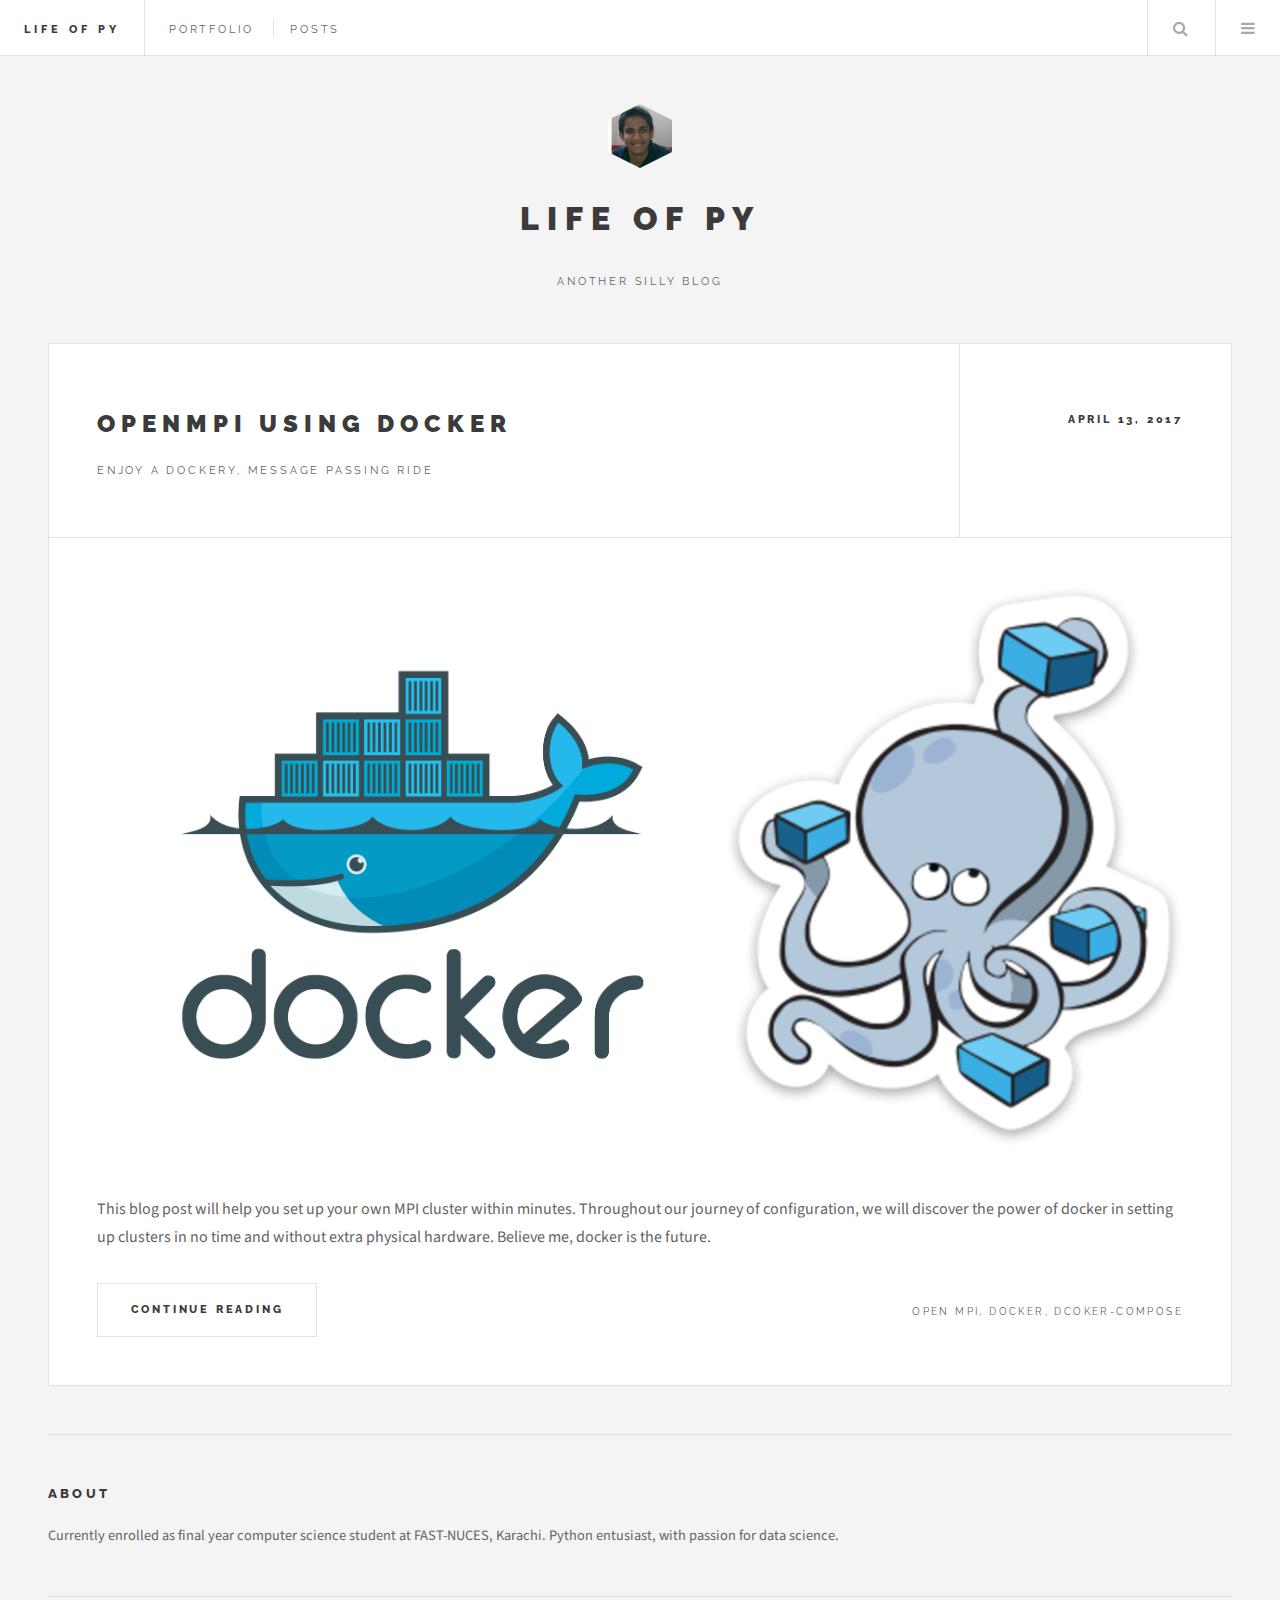
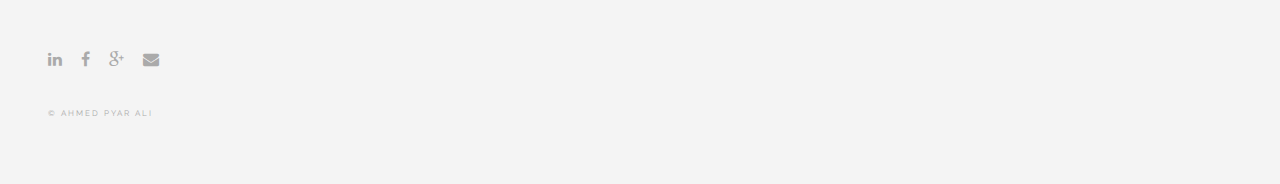
==== commit 36ecc6f3: "missing google tracking code fixed" ====
--- a/index.html
+++ b/index.html
@@ -91,6 +91,8 @@
 					<div id="main">
 
 						<!-- Post -->
+							
+							
 							<article class="post">
 								<header>
 									<div class="title">
@@ -108,7 +110,7 @@
 										<li><a href="openmpi-docker.html" class="button big">Continue Reading</a></li>
 									</ul>
 									<ul class="stats">
-										<li>open mpi, docker, dcoker-compose<</li>
+										<li>open mpi, docker, dcoker-compose</li>
 									</ul>
 								</footer>
 							</article>
@@ -474,6 +476,17 @@
 			<script src="assets/js/util.js"></script>
 			<!--[if lte IE 8]><script src="assets/js/ie/respond.min.js"></script><![endif]-->
 			<script src="assets/js/main.js"></script>
+			
+			<script>
+			  (function(i,s,o,g,r,a,m){i['GoogleAnalyticsObject']=r;i[r]=i[r]||function(){
+			  (i[r].q=i[r].q||[]).push(arguments)},i[r].l=1*new Date();a=s.createElement(o),
+			  m=s.getElementsByTagName(o)[0];a.async=1;a.src=g;m.parentNode.insertBefore(a,m)
+			  })(window,document,'script','https://www.google-analytics.com/analytics.js','ga');
+
+			  ga('create', 'UA-89153701-1', 'auto');
+			  ga('send', 'pageview');
+
+			</script>
 
 	</body>
 </html>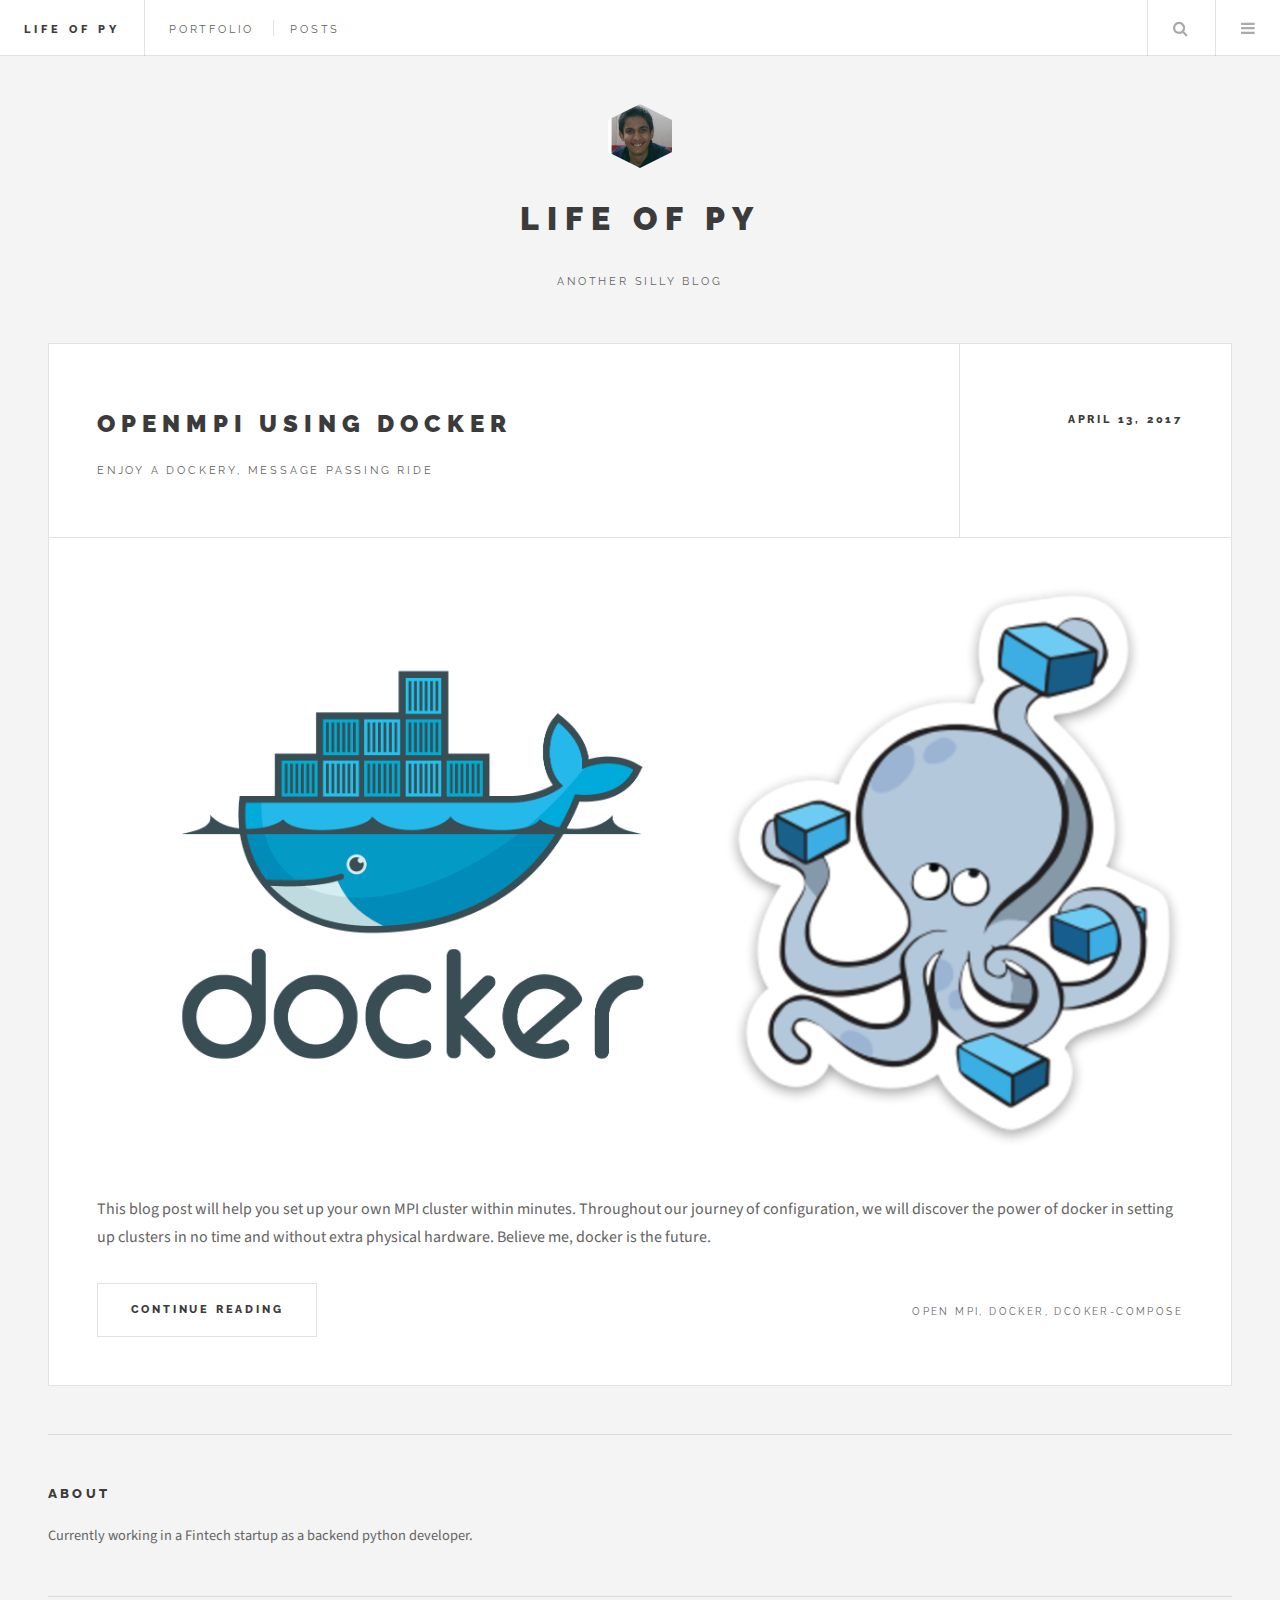
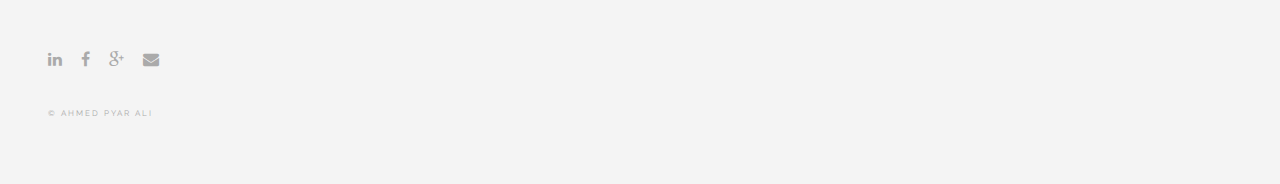
==== commit fff0f88d: "change about me" ====
--- a/index.html
+++ b/index.html
@@ -451,7 +451,7 @@
 						<!-- About -->
 							<section class="blurb">
 								<h2>About</h2>
-								<p>Currently enrolled as final year computer science student at FAST-NUCES, Karachi. Python entusiast, with passion for data science.</p>
+								<p>Currently working in a Fintech startup as a backend python developer.</p>
 								
 							</section>
 
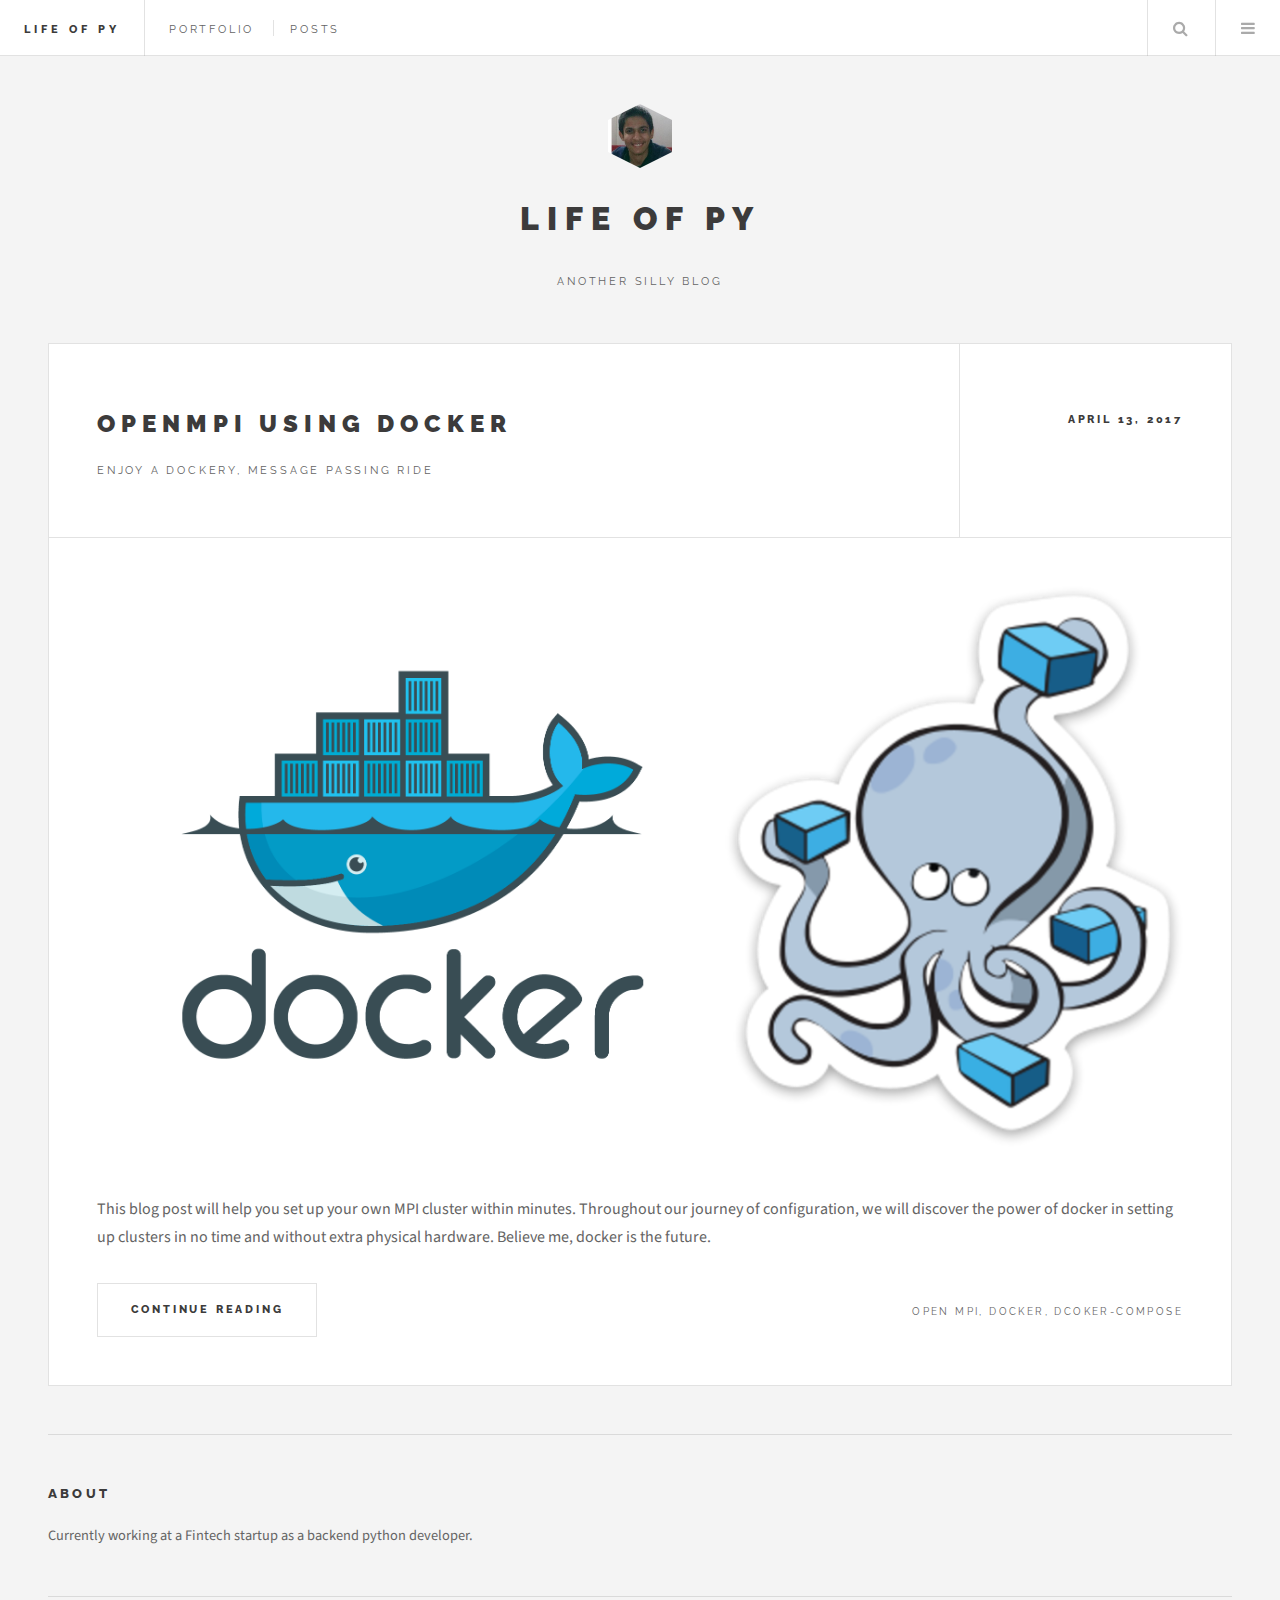
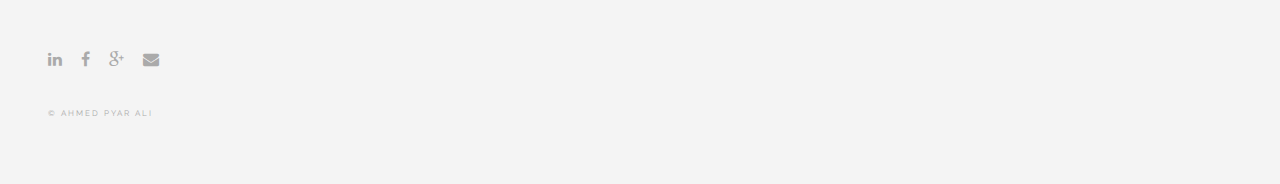
==== commit 7792fe1e: "change about me" ====
--- a/index.html
+++ b/index.html
@@ -451,7 +451,7 @@
 						<!-- About -->
 							<section class="blurb">
 								<h2>About</h2>
-								<p>Currently working in a Fintech startup as a backend python developer.</p>
+								<p>Currently working at a Fintech startup as a backend python developer.</p>
 								
 							</section>
 
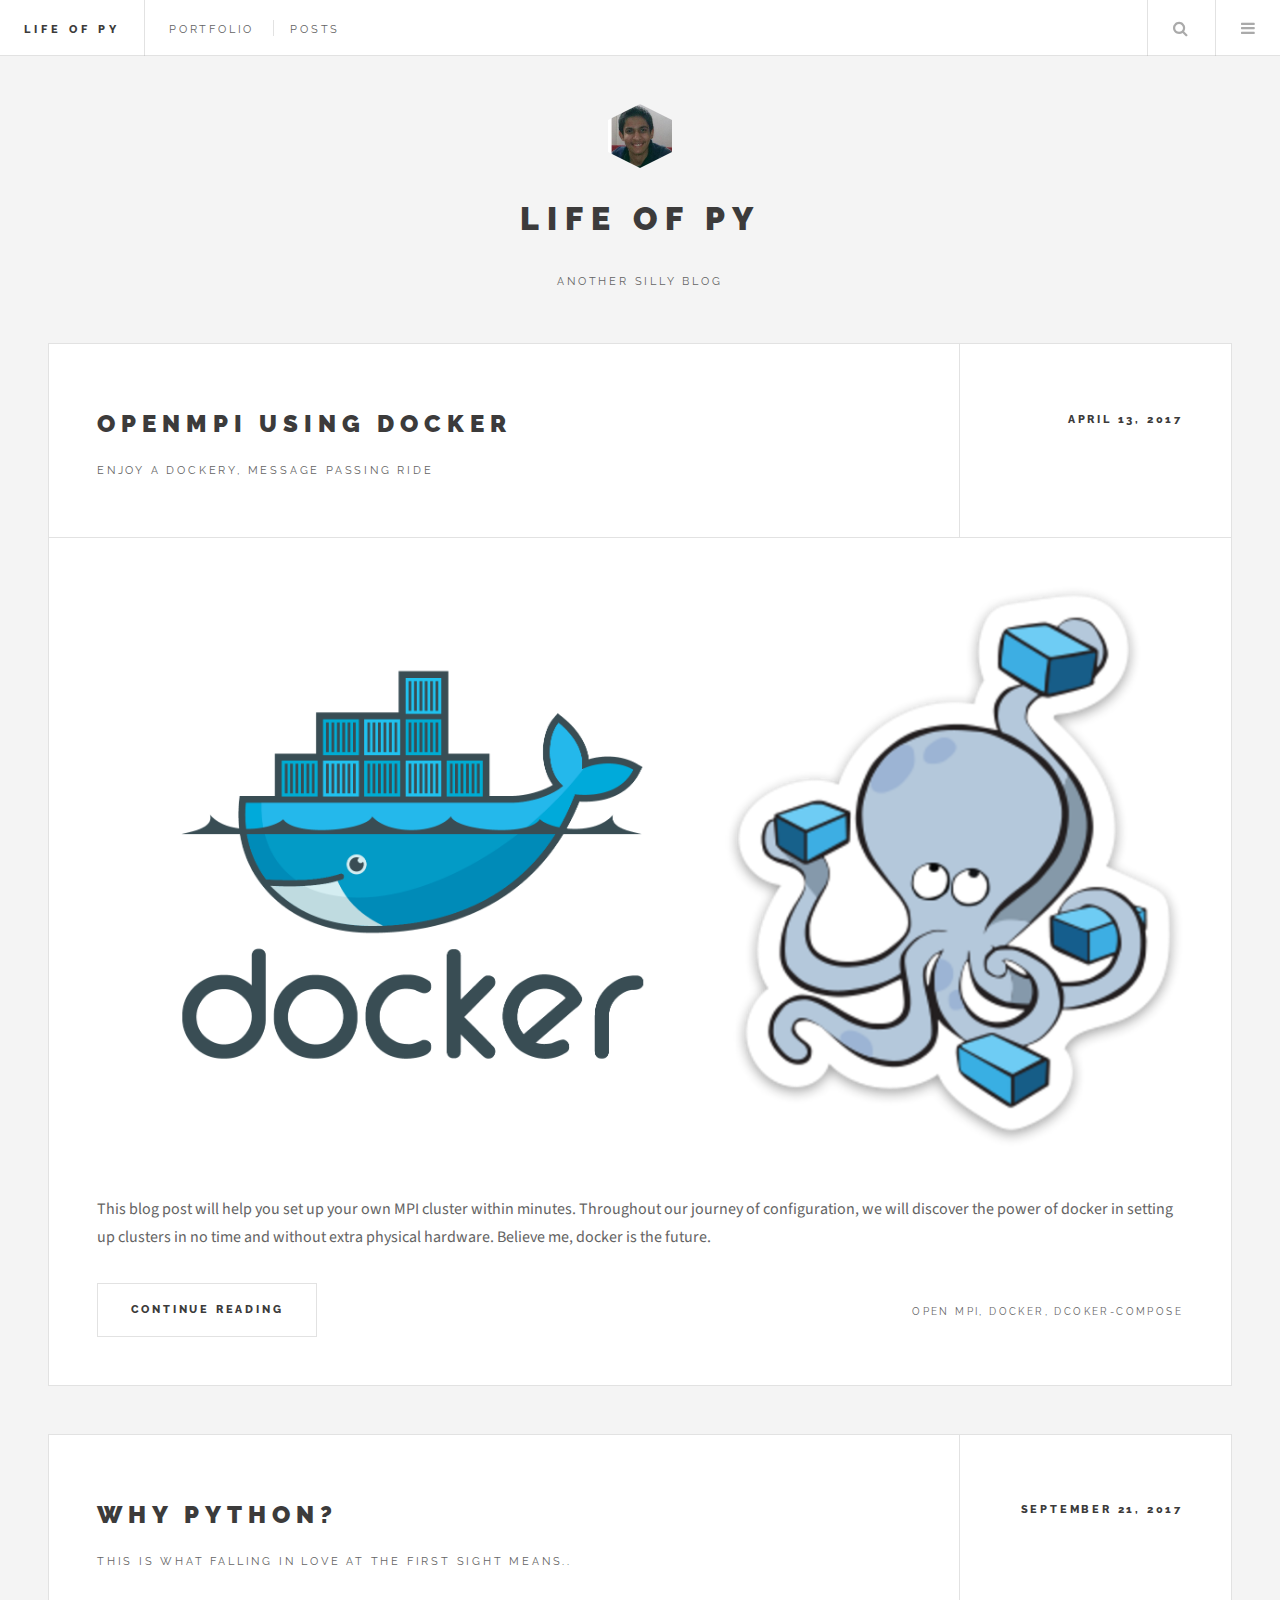
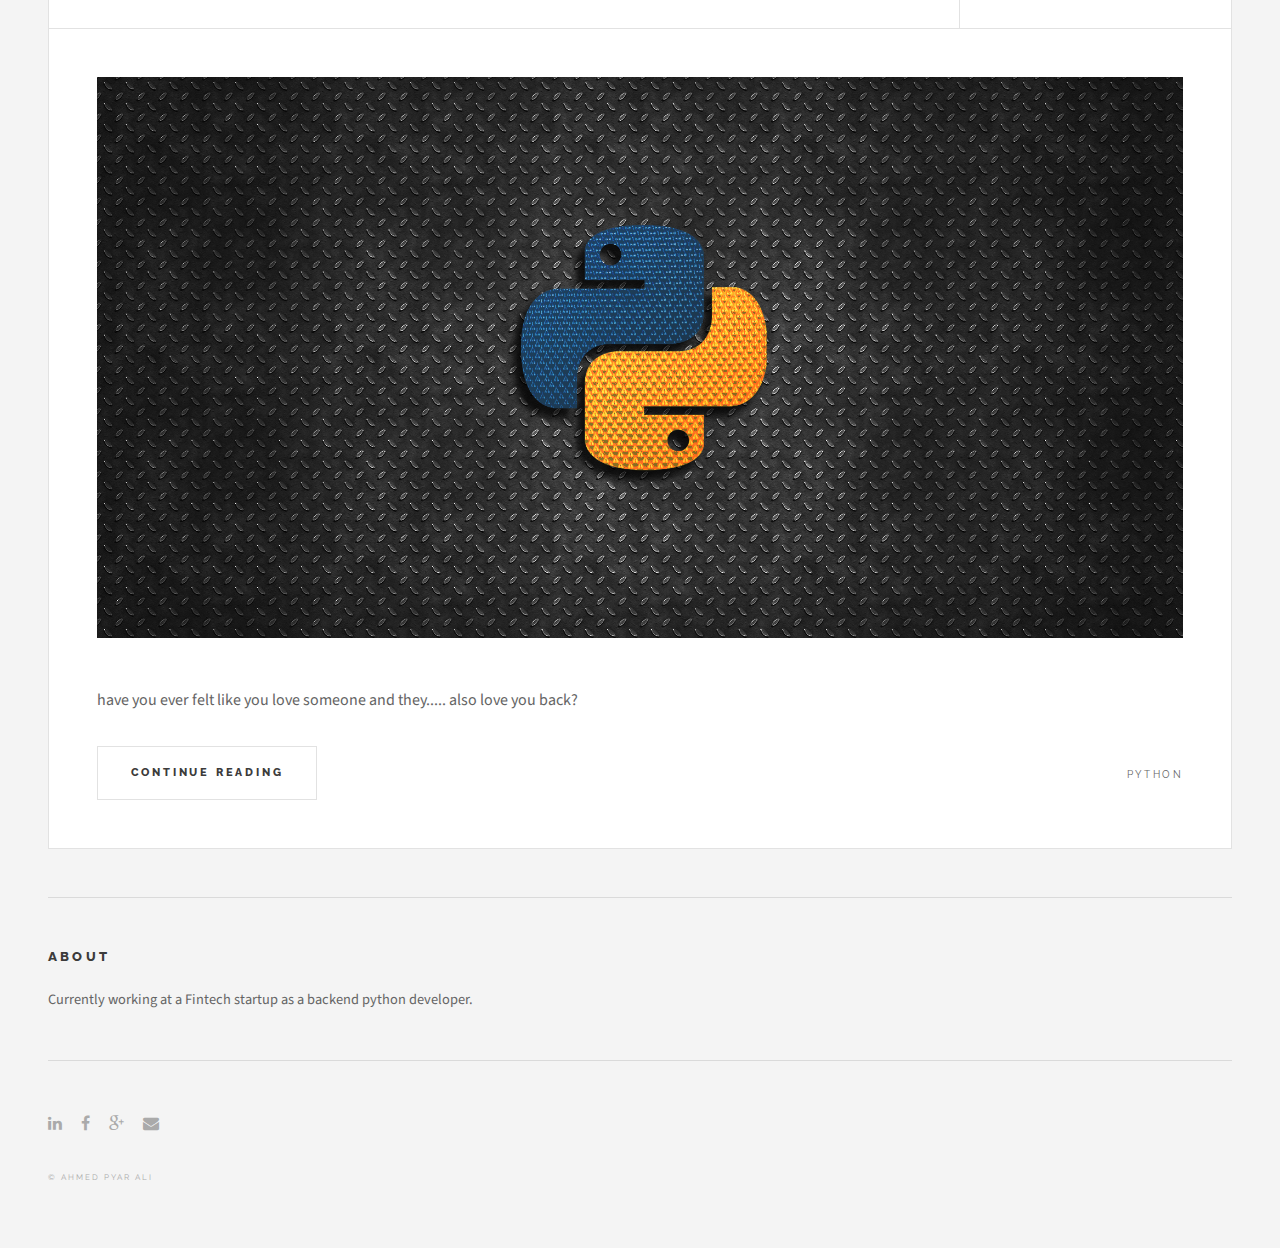
==== commit 3521007b: "links" ====
--- a/index.html
+++ b/index.html
@@ -115,6 +115,28 @@
 								</footer>
 							</article>
 
+							<article class="post">
+								<header>
+									<div class="title">
+										<h2><a href="posts/post-02.html">Why Python?</a></h2>
+										<p>this is what falling in love at the first sight means..</p>
+									</div>
+									<div class="meta">
+										<time class="published" datetime="2015-11-01">September 21, 2017</time>
+									</div>
+								</header>
+								<a href="posts/post-02.html" class="image featured"><img src="images/python.png" alt="" /></a>
+								<p>have you ever felt like you love someone and they..... also love you back?</p>
+								<footer>
+									<ul class="actions">
+										<li><a href="posts/post-02.html" class="button big">Continue Reading</a></li>
+									</ul>
+									<ul class="stats">
+										<li>python</li>
+									</ul>
+								</footer>
+							</article>
+
 						
 						<!-- Post -->
 						<!--
